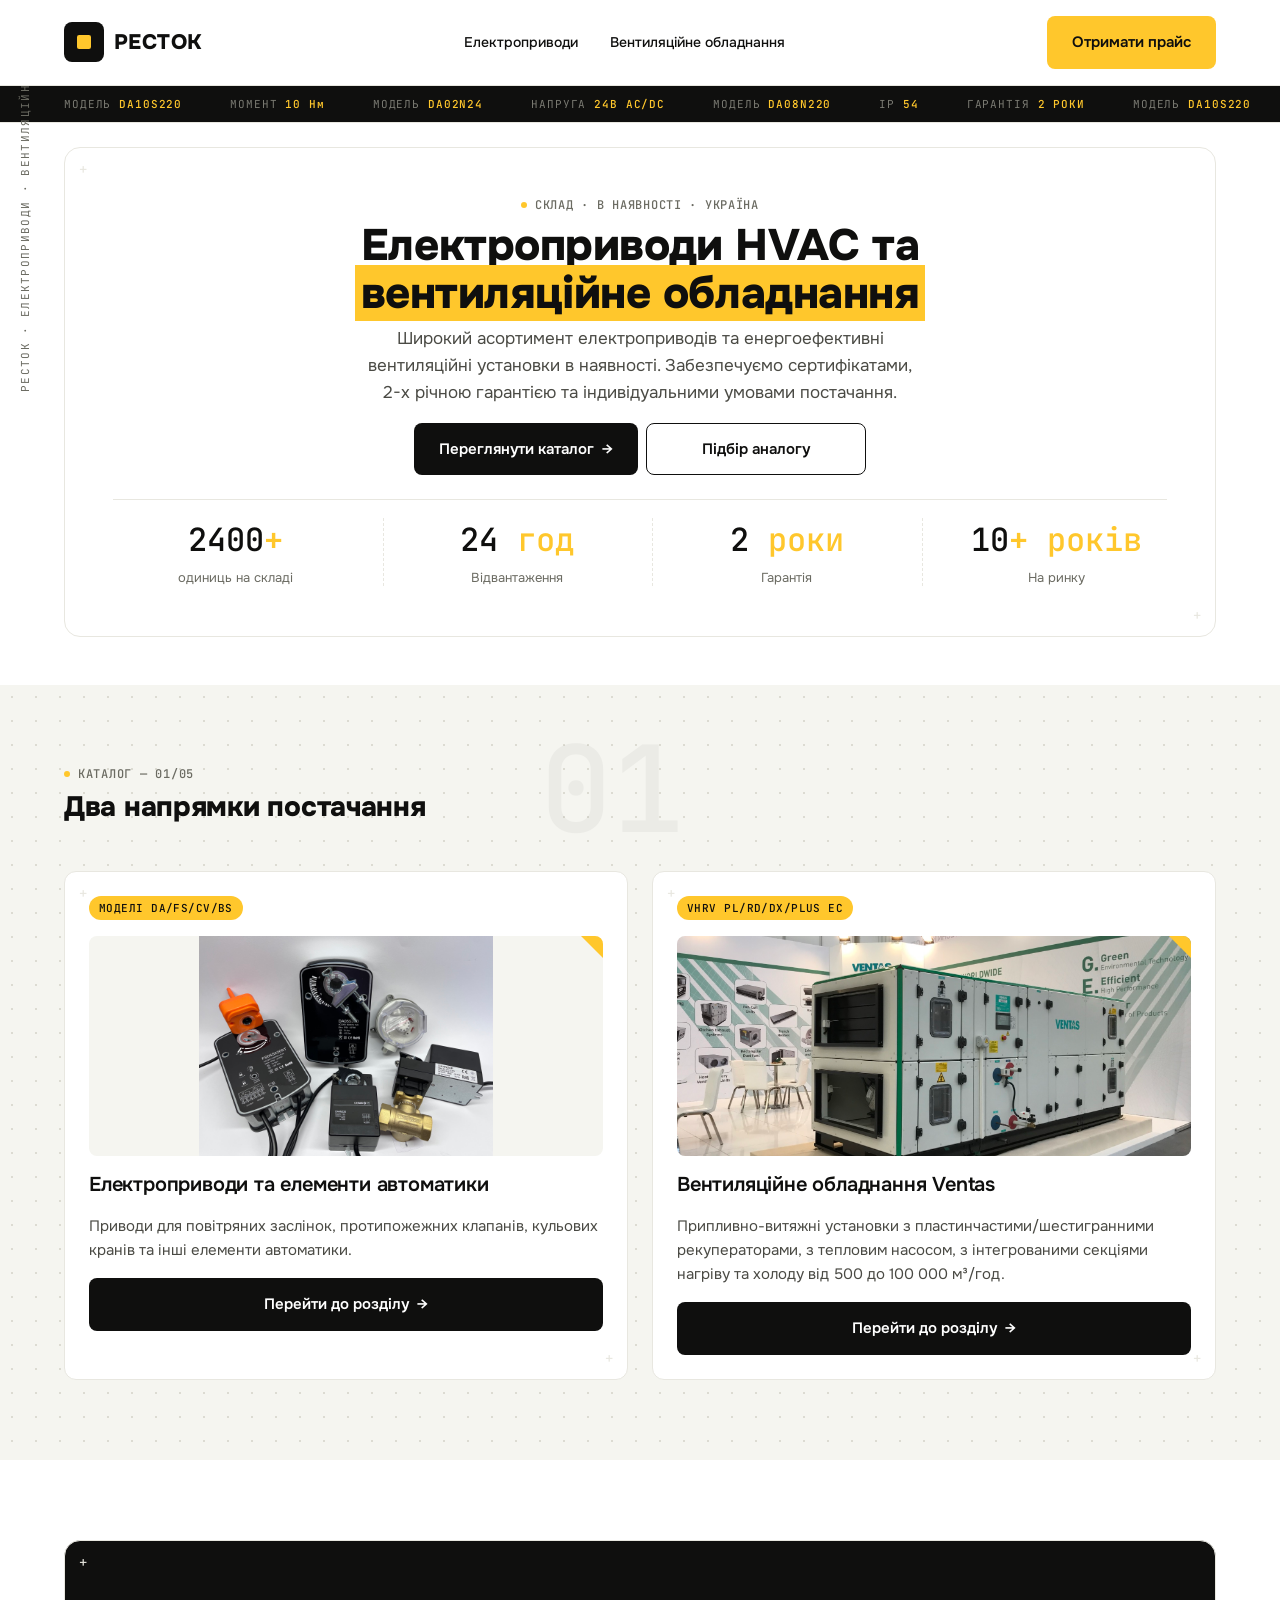
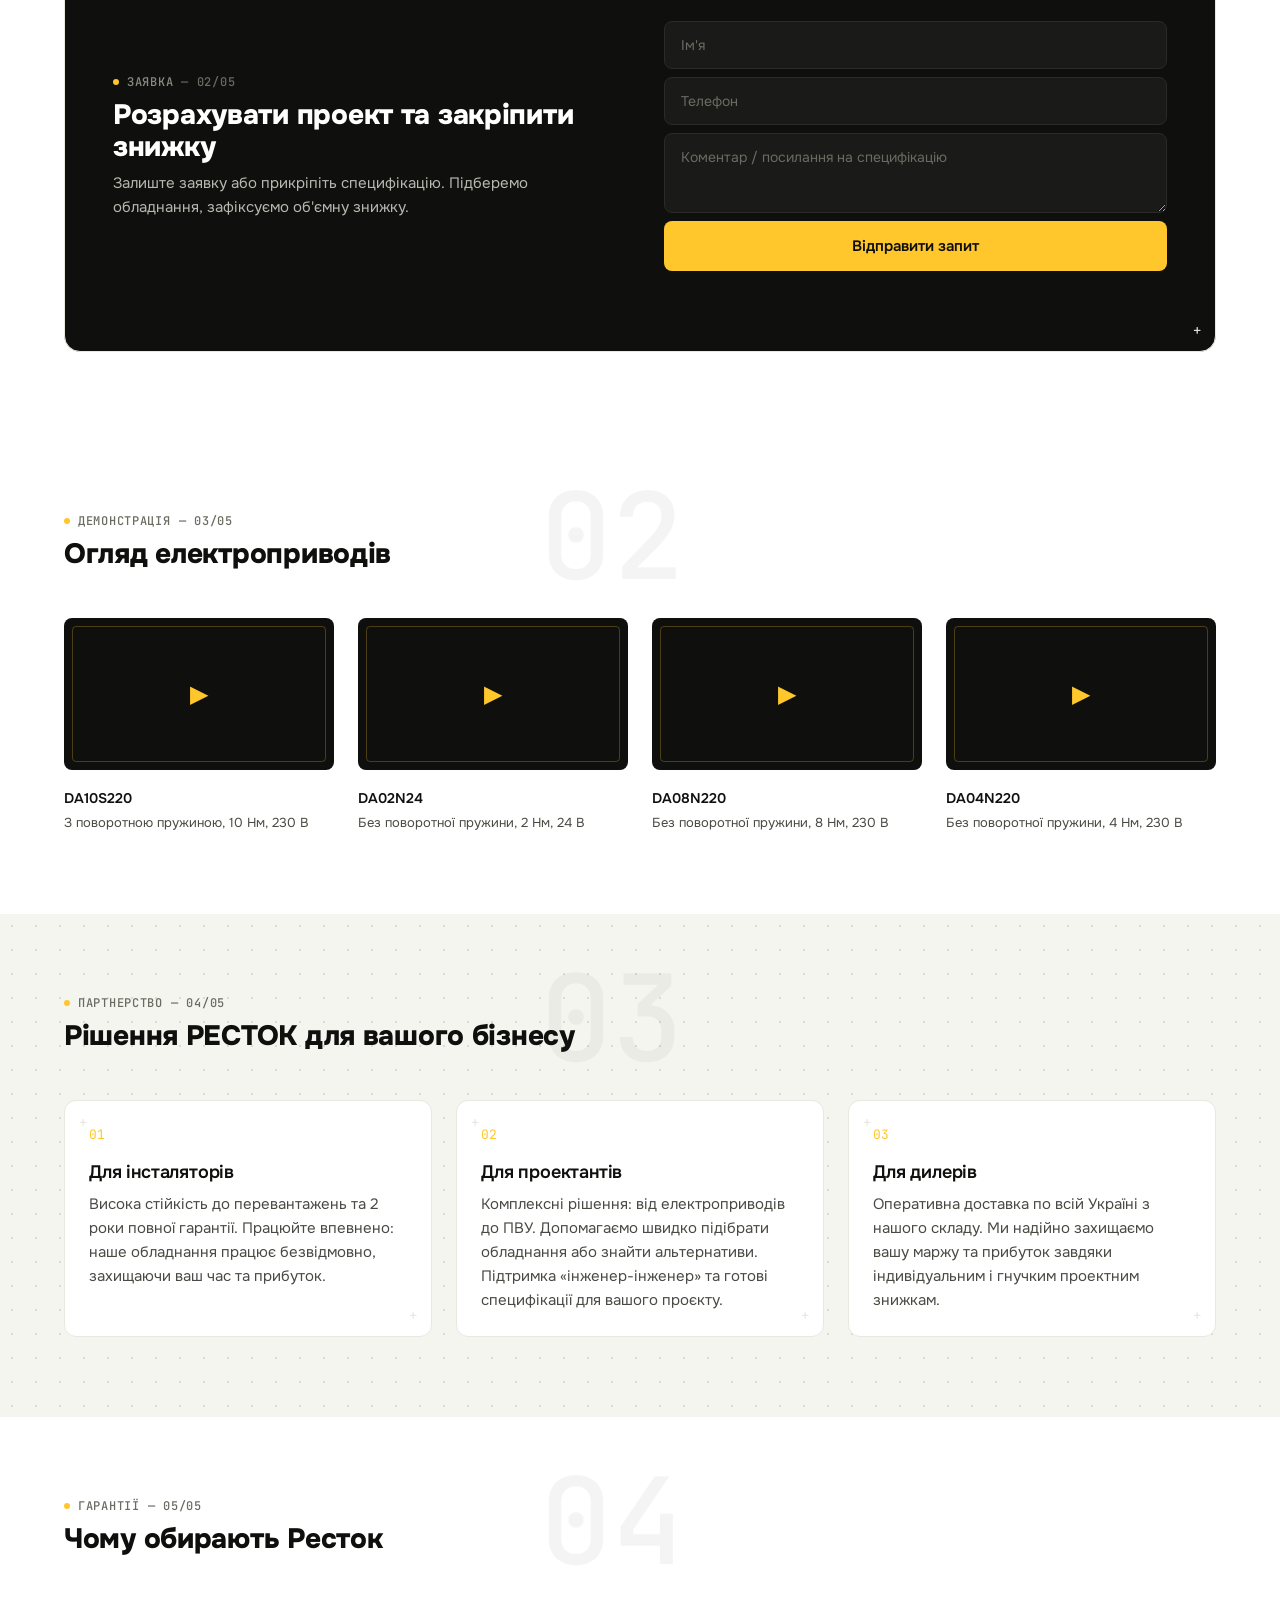
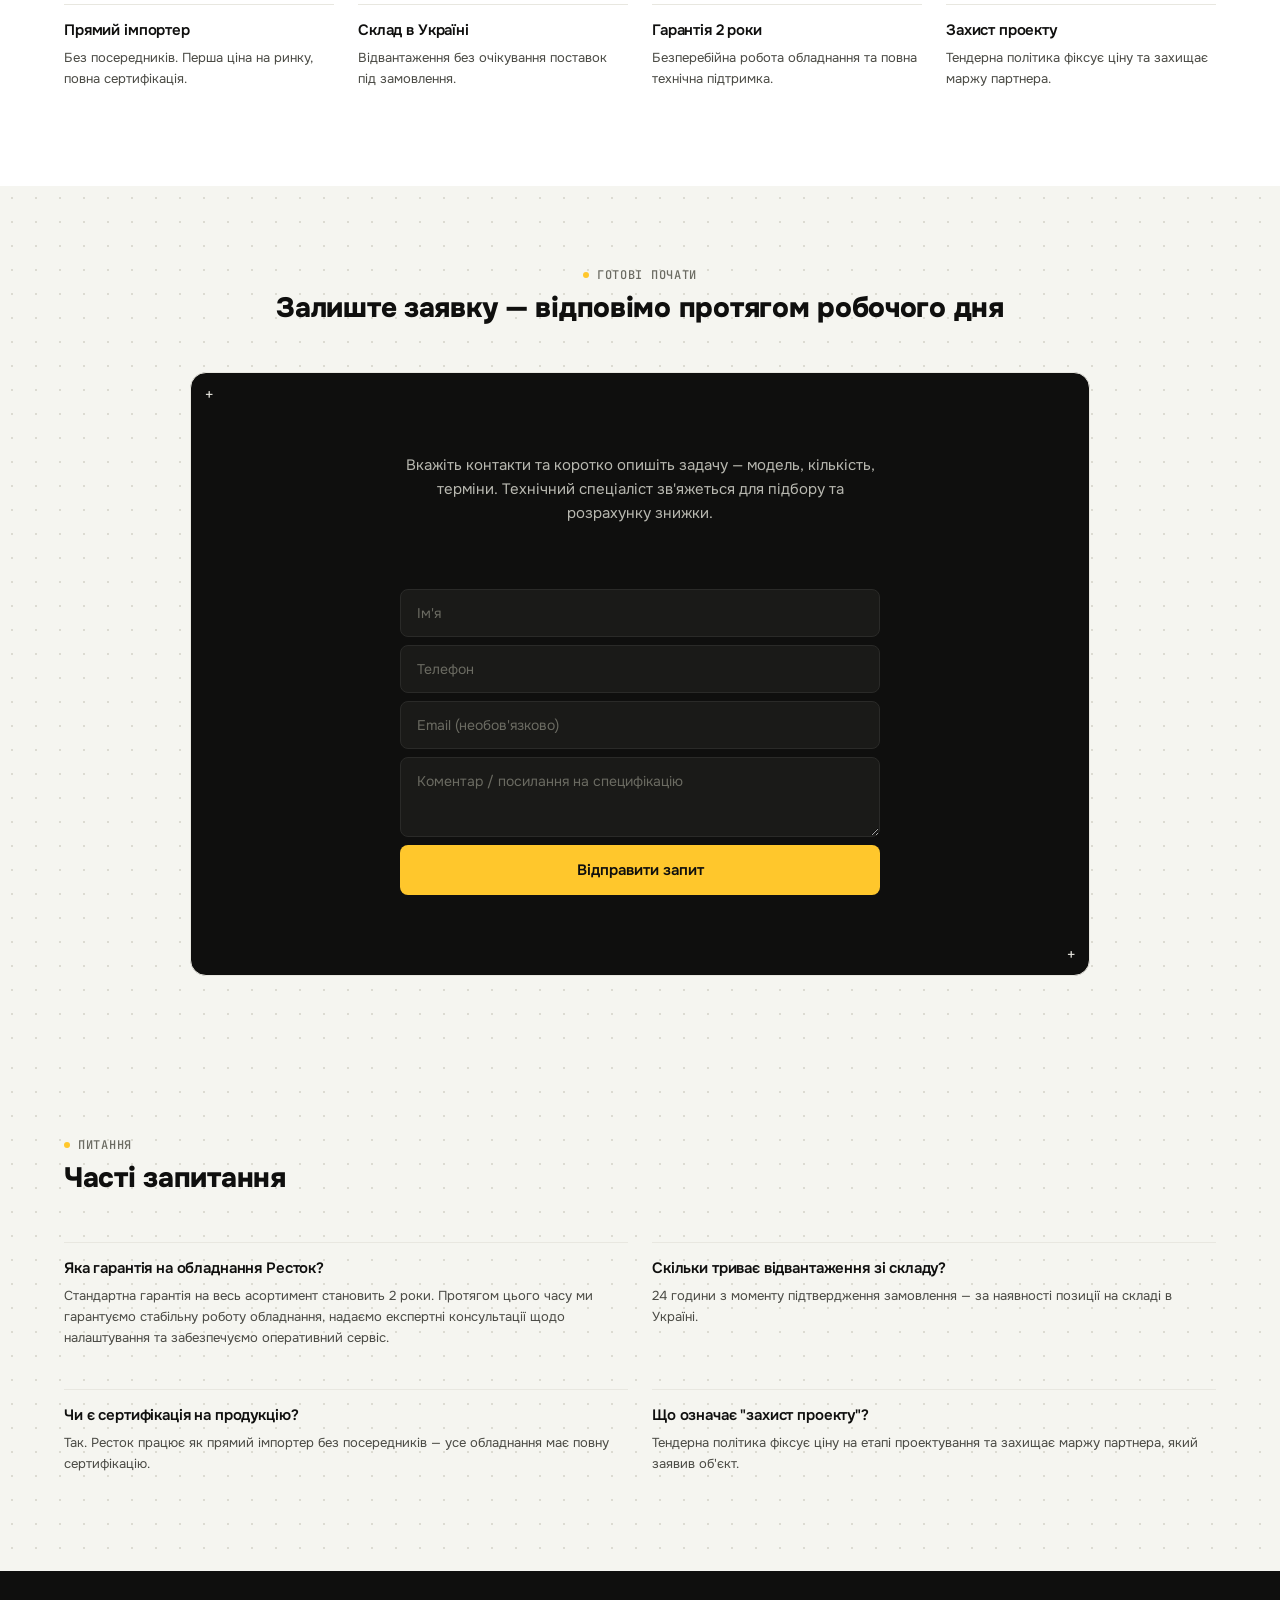
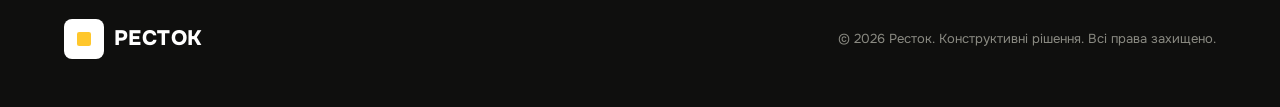
==== index.html @ 1cb09bb6 "Правки за ТЗ: перейменування SP→DA, VENTASTAR→VENTAS, нові фото товарів - Хедер: більший логотип, кл" ====
<!DOCTYPE html>
<html lang="uk">
<head>
<meta charset="UTF-8">
<meta name="viewport" content="width=device-width, initial-scale=1.0">
<title>Ресток — постачальник електроприводів HVAC та вентиляційного обладнання</title>
<meta name="description" content="Прямий постачальник електроприводів HVAC та вентиляційного обладнання VENTAS в Україні. Складська наявність, сертифікація, гарантія 2 роки.">
<link rel="canonical" href="https://restok.ua/">

<!-- Open Graph -->
<meta property="og:type" content="website">
<meta property="og:site_name" content="Ресток">
<meta property="og:title" content="Ресток — електроприводи HVAC та вентиляційне обладнання">
<meta property="og:description" content="Прямий постачальник електроприводів HVAC та вентиляційного обладнання VENTAS в Україні. Складська наявність, сертифікація, гарантія 2 роки.">
<meta property="og:url" content="https://restok.ua/">
<meta property="og:locale" content="uk_UA">
<meta property="og:image" content="https://restok.ua/og-image.jpg">

<!-- Twitter Card -->
<meta name="twitter:card" content="summary_large_image">
<meta name="twitter:title" content="Ресток — електроприводи HVAC та вентиляційне обладнання">
<meta name="twitter:description" content="Прямий постачальник електроприводів HVAC та вентиляційного обладнання VENTAS в Україні.">
<meta name="twitter:image" content="https://restok.ua/og-image.jpg">

<link rel="preconnect" href="https://fonts.googleapis.com">
<link rel="preconnect" href="https://fonts.gstatic.com" crossorigin>
<link href="https://fonts.googleapis.com/css2?family=Onest:wght@400;500;600;800&family=JetBrains+Mono:wght@500&display=swap" rel="stylesheet">
<link rel="stylesheet" href="style.css">

<!-- JSON-LD: Organization -->
<script type="application/ld+json">
{
  "@context": "https://schema.org",
  "@type": "Organization",
  "name": "Ресток",
  "url": "https://restok.ua",
  "description": "Прямий постачальник електроприводів HVAC та вентиляційного обладнання в Україні.",
  "areaServed": "UA",
  "slogan": "Конструктивні рішення"
}
</script>

<!-- JSON-LD: LocalBusiness — ЗАПОВНИТИ РЕАЛЬНИМИ NAP-ДАНИМИ перед публікацією -->
<script type="application/ld+json">
{
  "@context": "https://schema.org",
  "@type": "LocalBusiness",
  "name": "Ресток",
  "url": "https://restok.ua",
  "telephone": "TODO: телефон",
  "email": "TODO: email",
  "address": {
    "@type": "PostalAddress",
    "addressCountry": "UA",
    "addressLocality": "TODO: місто"
  }
}
</script>

<!-- JSON-LD: BreadcrumbList -->
<script type="application/ld+json">
{
  "@context": "https://schema.org",
  "@type": "BreadcrumbList",
  "itemListElement": [
    { "@type": "ListItem", "position": 1, "name": "Головна", "item": "https://restok.ua/" }
  ]
}
</script>

<!-- JSON-LD: FAQPage — відповідає видимому блоку #faq -->
<script type="application/ld+json">
{
  "@context": "https://schema.org",
  "@type": "FAQPage",
  "mainEntity": [
    {
      "@type": "Question",
      "name": "Яка гарантія на обладнання Ресток?",
      "acceptedAnswer": { "@type": "Answer", "text": "Стандартна гарантія на весь асортимент становить 2 роки. Протягом цього часу ми гарантуємо стабільну роботу обладнання, надаємо експертні консультації щодо налаштування та забезпечуємо оперативний сервіс." }
    },
    {
      "@type": "Question",
      "name": "Скільки триває відвантаження зі складу?",
      "acceptedAnswer": { "@type": "Answer", "text": "24 години з моменту підтвердження замовлення — за наявності позиції на складі в Україні." }
    },
    {
      "@type": "Question",
      "name": "Чи є сертифікація на продукцію?",
      "acceptedAnswer": { "@type": "Answer", "text": "Так. Ресток працює як прямий імпортер без посередників — усе обладнання має повну сертифікацію." }
    },
    {
      "@type": "Question",
      "name": "Що означає захист проекту?",
      "acceptedAnswer": { "@type": "Answer", "text": "Тендерна політика фіксує ціну на етапі проектування та захищає маржу партнера, який заявив об'єкт." }
    }
  ]
}
</script>
</head>
<body>


<header class="bg-white divider-bottom">
  <div class="container header-inner">
    <div class="logo">
      <div class="logo-mark"><span></span></div>
      <div class="logo-word">РЕСТОК</div>
    </div>
    <nav>
      <ul>
        <li><a href="actuators.html">Електроприводи</a></li>
        <li><a href="pvu.html">Вентиляційне обладнання</a></li>
      </ul>
    </nav>
    <div class="header-cta">
      <a href="#contact" class="btn btn-primary">Отримати прайс</a>
    </div>
  </div>
</header>

<div class="spec-strip">
  <div class="container">
    <span>МОДЕЛЬ <b>DA10S220</b></span>
    <span>МОМЕНТ <b>10 Нм</b></span>
    <span>МОДЕЛЬ <b>DA02N24</b></span>
    <span>НАПРУГА <b>24В AC/DC</b></span>
    <span>МОДЕЛЬ <b>DA08N220</b></span>
    <span>IP <b>54</b></span>
    <span>ГАРАНТІЯ <b>2 РОКИ</b></span>
    <span aria-hidden="true">МОДЕЛЬ <b>DA10S220</b></span>
    <span aria-hidden="true">МОМЕНТ <b>10 Нм</b></span>
    <span aria-hidden="true">МОДЕЛЬ <b>DA02N24</b></span>
    <span aria-hidden="true">НАПРУГА <b>24В AC/DC</b></span>
    <span aria-hidden="true">МОДЕЛЬ <b>DA08N220</b></span>
    <span aria-hidden="true">IP <b>54</b></span>
    <span aria-hidden="true">ГАРАНТІЯ <b>2 РОКИ</b></span>
  </div>
</div>

<section class="hero bg-white">
  <div class="container">
    <div class="hero-card corner-marks">
      <span class="side-tag">Ресток · Електроприводи · Вентиляційне обладнання</span>
      <div class="eyebrow"><span class="dot"></span>Склад · в наявності · Україна</div>
      <div class="hero-content">
        <h1>Електроприводи HVAC та <span class="marker">вентиляційне обладнання</span></h1>
        <p class="lead">Широкий асортимент електроприводів та енергоефективні вентиляційні установки в наявності. Забезпечуємо сертифікатами, 2-х річною гарантією та індивідуальними умовами постачання.</p>
        <div class="hero-actions">
          <a href="#categories" class="btn btn-dark">Переглянути каталог <span class="arrow">→</span></a>
          <a href="#contact" class="btn btn-outline">Підбір аналогу</a>
        </div>
      </div>
      <div class="stats">
        <div>
          <div class="stat-num">2400<span class="accent">+</span></div>
          <div class="stat-label">одиниць на складі</div>
        </div>
        <div>
          <div class="stat-num">24<span class="accent"> год</span></div>
          <div class="stat-label">Відвантаження</div>
        </div>
        <div>
          <div class="stat-num">2<span class="accent"> роки</span></div>
          <div class="stat-label">Гарантія</div>
        </div>
        <div>
          <div class="stat-num">10<span class="accent">+ років</span></div>
          <div class="stat-label">На ринку</div>
        </div>
      </div>
    </div>
  </div>
</section>

<section id="categories" class="categories bg-gray">
  <div class="container">
    <div class="section-head reveal">
      <span class="ghost-num">01</span>
      <div class="eyebrow"><span class="dot"></span>Каталог <span class="section-counter">— 01/05</span></div>
      <h2>Два напрямки постачання</h2>
    </div>
    <div class="cat-grid reveal-group">
      <div class="cat-card corner-marks">
        <div class="cat-tag">Моделі DA/FS/CV/BS</div>
        <div class="cat-media cat-media--contain"><img src="images/actuators-general-1.jpg" alt="Електроприводи HVAC — загальний вигляд асортименту" loading="lazy"></div>
        <h3>Електроприводи та елементи автоматики</h3>
        <p>Приводи для повітряних заслінок, протипожежних клапанів, кульових кранів та інші елементи автоматики.</p>
        <a href="actuators.html" class="btn btn-dark btn-block">Перейти до розділу <span class="arrow">→</span></a>
      </div>
      <div class="cat-card corner-marks">
        <div class="cat-tag">VHRV PL/RD/DX/PLUS EC</div>
        <div class="cat-media"><img src="images/ventas-exhibition-unit.jpg" alt="VENTAS — припливно-витяжна установка на виставковому стенді" loading="lazy"></div>
        <h3>Вентиляційне обладнання Ventas</h3>
        <p>Припливно-витяжні установки з пластинчастими/шестигранними рекуператорами, з тепловим насосом, з інтегрованими секціями нагріву та холоду від 500 до 100 000 м³/год.</p>
        <a href="pvu.html" class="btn btn-dark btn-block">Перейти до розділу <span class="arrow">→</span></a>
      </div>
    </div>
  </div>
</section>

<section id="contact" class="lead bg-white">
  <div class="container">
    <div class="lead-card corner-marks reveal">
      <div>
        <div class="eyebrow" style="color:#8A8A82;"><span class="dot"></span>Заявка <span class="section-counter" style="color:#6B6B62;">— 02/05</span></div>
        <h2 style="margin-top:var(--sm);">Розрахувати проект та закріпити знижку</h2>
        <p style="margin-top:var(--sm);">Залиште заявку або прикріпіть специфікацію. Підберемо обладнання, зафіксуємо об'ємну знижку.</p>
      </div>
      <form class="lead-form" id="lead-form-1">
        <input type="text" placeholder="Ім'я" name="name" aria-label="Ім'я">
        <input type="tel" placeholder="Телефон" name="phone" aria-label="Телефон">
        <textarea placeholder="Коментар / посилання на специфікацію" name="comment" aria-label="Коментар"></textarea>
        <!-- Honeypot: приховане поле для людей, боти зазвичай заповнюють усе підряд -->
        <input type="text" name="company_website" class="hp-field" tabindex="-1" autocomplete="off" aria-hidden="true">
        <button type="button" class="btn btn-primary btn-block">Відправити запит</button>
      </form>
    </div>
  </div>
</section>

<section class="videos bg-white">
  <div class="container">
    <div class="section-head reveal">
      <span class="ghost-num">02</span>
      <div class="eyebrow"><span class="dot"></span>Демонстрація <span class="section-counter">— 03/05</span></div>
      <h2>Огляд електроприводів</h2>
    </div>
    <!--
      Коли підключимо реальні відео (Крок 04): кожен .frame стане
      <iframe src="..." loading="lazy" title="Назва моделі" ...></iframe>
      loading="lazy" обов'язково — це і є вимога "Lazy Loading" з performance-пілона.
    -->
    <div class="video-grid reveal-group">
      <div class="video-item">
        <div class="frame"><span>▶</span></div>
        <h4>DA10S220</h4>
        <p>З поворотною пружиною, 10 Нм, 230 В</p>
      </div>
      <div class="video-item">
        <div class="frame"><span>▶</span></div>
        <h4>DA02N24</h4>
        <p>Без поворотної пружини, 2 Нм, 24 В</p>
      </div>
      <div class="video-item">
        <div class="frame"><span>▶</span></div>
        <h4>DA08N220</h4>
        <p>Без поворотної пружини, 8 Нм, 230 В</p>
      </div>
      <div class="video-item">
        <div class="frame"><span>▶</span></div>
        <h4>DA04N220</h4>
        <p>Без поворотної пружини, 4 Нм, 230 В</p>
      </div>
    </div>
  </div>
</section>

<section class="audience bg-gray">
  <div class="container">
    <div class="section-head reveal">
      <span class="ghost-num">03</span>
      <div class="eyebrow"><span class="dot"></span>Партнерство <span class="section-counter">— 04/05</span></div>
      <h2>Рішення РЕСТОК для вашого бізнесу</h2>
    </div>
    <div class="aud-grid reveal-group">
      <div class="aud-card corner-marks">
        <div class="aud-num">01</div>
        <h3>Для інсталяторів</h3>
        <p>Висока стійкість до перевантажень та 2 роки повної гарантії. Працюйте впевнено: наше обладнання працює безвідмовно, захищаючи ваш час та прибуток.</p>
      </div>
      <div class="aud-card corner-marks">
        <div class="aud-num">02</div>
        <h3>Для проектантів</h3>
        <p>Комплексні рішення: від електроприводів до ПВУ. Допомагаємо швидко підібрати обладнання або знайти альтернативи. Підтримка «інженер-інженер» та готові специфікації для вашого проєкту.</p>
      </div>
      <div class="aud-card corner-marks">
        <div class="aud-num">03</div>
        <h3>Для дилерів</h3>
        <p>Оперативна доставка по всій Україні з нашого складу. Ми надійно захищаємо вашу маржу та прибуток завдяки індивідуальним і гнучким проектним знижкам.</p>
      </div>
    </div>
  </div>
</section>

<section class="why bg-white">
  <div class="container">
    <div class="section-head reveal">
      <span class="ghost-num">04</span>
      <div class="eyebrow"><span class="dot"></span>Гарантії <span class="section-counter">— 05/05</span></div>
      <h2>Чому обирають Ресток</h2>
    </div>
    <div class="why-grid reveal-group">
      <div class="why-card">
        <h3>Прямий імпортер</h3>
        <p>Без посередників. Перша ціна на ринку, повна сертифікація.</p>
      </div>
      <div class="why-card">
        <h3>Склад в Україні</h3>
        <p>Відвантаження без очікування поставок під замовлення.</p>
      </div>
      <div class="why-card">
        <h3>Гарантія 2 роки</h3>
        <p>Безперебійна робота обладнання та повна технічна підтримка.</p>
      </div>
      <div class="why-card">
        <h3>Захист проекту</h3>
        <p>Тендерна політика фіксує ціну та захищає маржу партнера.</p>
      </div>
    </div>
  </div>
</section>

<section id="contact-bottom" class="lead bg-gray">
  <div class="container">
    <div class="section-head reveal" style="max-width:100%; text-align:center; margin:0 auto var(--xl);">
      <div class="eyebrow" style="justify-content:center;"><span class="dot"></span>Готові почати</div>
      <h2>Залиште заявку — відповімо протягом робочого дня</h2>
    </div>
    <div class="lead-card corner-marks reveal" style="max-width:900px; margin:0 auto; grid-template-columns:1fr;">
      <div style="text-align:center; margin-bottom:var(--md);">
        <p style="color:#B8B8B0; max-width:480px; margin:0 auto;">Вкажіть контакти та коротко опишіть задачу — модель, кількість, терміни. Технічний спеціаліст зв'яжеться для підбору та розрахунку знижки.</p>
      </div>
      <form class="lead-form" id="lead-form-2" style="max-width:480px; margin:0 auto; width:100%;">
        <input type="text" placeholder="Ім'я" name="name" aria-label="Ім'я">
        <input type="tel" placeholder="Телефон" name="phone" aria-label="Телефон">
        <input type="email" placeholder="Email (необов'язково)" name="email" aria-label="Email">
        <textarea placeholder="Коментар / посилання на специфікацію" name="comment" aria-label="Коментар"></textarea>
        <input type="text" name="company_website" class="hp-field" tabindex="-1" autocomplete="off" aria-hidden="true">
        <button type="button" class="btn btn-primary btn-block">Відправити запит</button>
      </form>
    </div>
  </div>
</section>

<section class="why bg-gray" id="faq">
  <div class="container">
    <div class="section-head reveal">
      <div class="eyebrow"><span class="dot"></span>Питання</div>
      <h2>Часті запитання</h2>
    </div>
    <div class="why-grid" style="grid-template-columns:1fr 1fr;">
      <div class="why-card">
        <h3>Яка гарантія на обладнання Ресток?</h3>
        <p>Стандартна гарантія на весь асортимент становить 2 роки. Протягом цього часу ми гарантуємо стабільну роботу обладнання, надаємо експертні консультації щодо налаштування та забезпечуємо оперативний сервіс.</p>
      </div>
      <div class="why-card">
        <h3>Скільки триває відвантаження зі складу?</h3>
        <p>24 години з моменту підтвердження замовлення — за наявності позиції на складі в Україні.</p>
      </div>
      <div class="why-card">
        <h3>Чи є сертифікація на продукцію?</h3>
        <p>Так. Ресток працює як прямий імпортер без посередників — усе обладнання має повну сертифікацію.</p>
      </div>
      <div class="why-card">
        <h3>Що означає "захист проекту"?</h3>
        <p>Тендерна політика фіксує ціну на етапі проектування та захищає маржу партнера, який заявив об'єкт.</p>
      </div>
    </div>
  </div>
</section>

<footer>
  <div class="container footer-inner">
    <div class="logo">
      <div class="logo-mark" style="background:var(--white);"><span style="background:var(--yellow);"></span></div>
      <div class="logo-word" style="color:var(--white);">РЕСТОК</div>
    </div>
    <p>© 2026 Ресток. Конструктивні рішення. Всі права захищено.</p>
  </div>
</footer>

<script src="script.js"></script>
</body>
</html>
---- style.css ----
:root{
    --black:#0F0F0E;
    --yellow:#FFC72C;
    --white:#FFFFFF;
    --section-gray:#F5F5F0;
    --text-secondary:#4A4A44;
    --text-muted:#6B6B62;
    --divider:#E8E7E0;
    --danger:#E14B3D;

    --radius-sm:6px;
    --radius-md:8px;
    --radius-card:12px;
    --radius-banner:16px;

    --xs:4px; --sm:8px; --md:16px; --lg:24px; --xl:48px; --xxl:80px;
  }

  *{box-sizing:border-box;}
  html{scroll-behavior:smooth;}
  body{
    margin:0;
    background:var(--white);
    color:var(--black);
    font-family:'Onest', Arial, sans-serif;
    font-weight:400;
    line-height:1.5;
  }
  .mono{font-family:'JetBrains Mono', monospace; font-weight:500;}

  .container{
    max-width:1200px;
    margin:0 auto;
    padding:0 var(--lg);
  }

  section, header, footer{ position:relative; }

  .bg-white{background:var(--white);}
  .bg-gray{background:var(--section-gray);}

  .divider-top{border-top:0.5px solid var(--divider);}
  .divider-bottom{border-bottom:0.5px solid var(--divider);}

  h1,h2,h3{margin:0; font-weight:800; letter-spacing:-0.01em;}
  h1{font-size:44px; line-height:1.08;}
  h2{font-size:28px; line-height:1.15; font-weight:800;}
  h3{font-size:18px; line-height:1.3; font-weight:600;}
  p{margin:0; color:var(--text-secondary); font-size:15px; line-height:1.6;}

  a{color:inherit; text-decoration:none;}

  .eyebrow{
    display:flex; align-items:center; gap:8px;
    font-family:'JetBrains Mono', monospace;
    font-size:12px; font-weight:500;
    letter-spacing:0.06em; text-transform:uppercase;
    color:var(--text-muted);
  }
  .eyebrow .dot{width:6px; height:6px; border-radius:50%; background:var(--yellow); display:inline-block;}

  .marker{
    background:var(--yellow);
    padding:0 6px;
    box-decoration-break:clone;
    -webkit-box-decoration-break:clone;
  }

  /* Buttons */
  .btn{
    display:inline-flex; align-items:center; justify-content:center; gap:8px;
    font-family:'Onest', sans-serif; font-weight:600; font-size:15px;
    padding:14px 24px;
    border-radius:var(--radius-md);
    border:1px solid transparent;
    cursor:pointer;
    white-space:nowrap;
    transition:transform 0.15s var(--ease,ease), background-color 0.15s ease, border-color 0.15s ease, box-shadow 0.15s ease;
  }
  .btn:hover{transform:translateY(-2px);}
  .btn:active{transform:translateY(0); transition-duration:0.05s;}
  .btn-primary{background:var(--yellow); color:var(--black);}
  .btn-primary:hover{background:#FFD65C;}
  .btn-dark{background:var(--black); color:var(--white);}
  .btn-dark:hover{background:#26261F;}
  .btn-outline{background:var(--white); color:var(--black); border-color:var(--black);}
  .btn-outline:hover{background:var(--black); color:var(--white);}
  .btn-block{width:100%;}
  .btn span.arrow{display:inline-block; transition:transform 0.15s ease;}
  .btn:hover span.arrow{transform:translateX(3px);}

  /* Header */
  header{
    background:var(--white);
    padding:var(--md) 0;
    position:sticky;
    top:0;
    z-index:100;
  }
  .header-inner{
    display:flex; align-items:center; justify-content:space-between; gap:var(--lg);
  }
  .logo{display:flex; align-items:center; gap:10px;}
  .logo-mark{
    width:40px; height:40px;
    background:var(--black);
    border-radius:20%;
    display:flex; align-items:center; justify-content:center;
    transition:transform 0.25s ease;
  }
  .logo:hover .logo-mark{transform:rotate(-8deg) scale(1.05);}
  .logo-mark span{
    width:35%; height:35%;
    background:var(--yellow);
    border-radius:15%;
    display:block;
    transition:transform 0.25s ease;
  }
  .logo:hover .logo-mark span{transform:scale(1.15);}
  .logo-word{font-weight:800; font-size:21px; letter-spacing:0.02em;}
  nav ul{list-style:none; display:flex; gap:4px; margin:0; padding:0;}
  nav a{
    font-size:14px; font-weight:500; color:var(--black);
    padding:8px 14px;
    border-radius:20px;
    display:inline-block;
    transition:background-color 0.2s ease;
  }
  nav a:hover{background:var(--section-gray);}
  .header-cta{display:flex; align-items:center;}

  /* Hero */
  .hero{padding:var(--lg) 0 var(--xl);}
  .hero-card{
    border:0.5px solid var(--divider);
    border-radius:var(--radius-banner);
    padding:var(--xl) var(--xl);
    background:var(--white);
    text-align:center;
  }
  .hero-card .eyebrow{justify-content:center;}
  .hero-content{max-width:700px; margin:0 auto;}
  .hero h1{margin:var(--sm) 0 var(--sm);}
  .hero p.lead{font-size:17px; max-width:560px; margin:0 auto var(--md);}
  .hero-actions{display:flex; gap:var(--sm); margin-bottom:var(--lg); flex-wrap:wrap; justify-content:center;}
  .hero-actions .btn{min-width:220px;}

  .stats{
    display:grid; grid-template-columns:repeat(4, 1fr);
    gap:var(--lg);
    padding-top:var(--md);
    border-top:0.5px solid var(--divider);
    text-align:center;
  }
  .stat-num{font-family:'JetBrains Mono', monospace; font-weight:500; font-size:32px; color:var(--black);}
  .stat-num .accent{color:var(--yellow);}
  .stat-label{font-size:13px; color:var(--text-muted); margin-top:4px;}

  /* Category blocks */
  .categories{padding:var(--xxl) 0;}
  .section-head{margin-bottom:var(--xl); max-width:620px;}
  .section-head .eyebrow{margin-bottom:var(--sm);}
  .cat-grid{display:grid; grid-template-columns:1fr 1fr; gap:var(--lg);}
  .cat-card{
    border:0.5px solid var(--divider);
    border-radius:var(--radius-card);
    padding:var(--lg);
    background:var(--white);
    display:flex; flex-direction:column; gap:var(--md);
    transition:transform 0.2s ease, border-color 0.2s ease;
  }
  .cat-card:hover{transform:translateY(-4px); border-color:var(--black);}
  .cat-media{
    height:220px; border-radius:var(--radius-md);
    background:var(--section-gray);
    display:flex; align-items:center; justify-content:center;
    color:var(--text-muted); font-size:13px;
    overflow:hidden;
  }
  .cat-media img, .product-media img{
    width:100%; height:100%; object-fit:cover; display:block;
  }
  .cat-media--contain img{ object-fit:contain; }
  .spec-badges{display:flex; flex-wrap:wrap; gap:6px;}
  .spec-badge{
    font-family:'JetBrains Mono', monospace; font-size:11px; font-weight:500;
    color:var(--text-secondary); background:var(--section-gray);
    padding:4px 10px; border-radius:20px; white-space:nowrap;
  }
  .cat-card h3{font-size:20px;}
  .cat-tag{
    align-self:flex-start;
    font-family:'JetBrains Mono', monospace; font-size:11px; font-weight:500;
    color:var(--black); background:var(--yellow);
    padding:4px 10px; border-radius:20px; letter-spacing:0.04em; text-transform:uppercase;
  }

  /* Lead form */
  section.lead{padding:var(--xxl) 0;}
  .lead-card{
    border:0.5px solid var(--divider); border-radius:var(--radius-banner);
    background:var(--black); color:var(--white);
    padding:var(--xxl) var(--xl);
    display:grid; grid-template-columns:1fr 1fr; gap:var(--xl); align-items:center;
  }
  .lead-card h2{color:var(--white);}
  .lead-card p{color:#B8B8B0;}
  .lead-form{display:flex; flex-direction:column; gap:var(--sm);}
  .lead-form input, .lead-form textarea{
    width:100%; padding:14px 16px;
    border-radius:var(--radius-md);
    border:1px solid #2A2A28;
    background:#1A1A18; color:var(--white);
    font-family:'Onest', sans-serif; font-size:14px;
  }
  .lead-form textarea{resize:vertical; min-height:80px;}
  .lead-form ::placeholder{color:#6B6B62;}
  .lead-form button[disabled]{opacity:0.6; cursor:not-allowed;}
  .form-message{font-family:'JetBrains Mono', monospace; font-size:13px;}
  .form-message:empty{display:none;}
  .form-message.success{color:#4ADE80;}
  .form-message.error{color:var(--danger);}

  /* Video block */
  .videos{padding:var(--xxl) 0;}
  .video-grid{display:grid; grid-template-columns:repeat(4, 1fr); gap:var(--lg);}
  .video-item .frame{
    aspect-ratio:16/9; border-radius:var(--radius-md);
    background:var(--black);
    display:flex; align-items:center; justify-content:center;
    color:var(--yellow); font-size:24px; margin-bottom:var(--sm);
    cursor:pointer;
    transition:transform 0.2s ease;
  }
  .video-item:hover .frame{transform:scale(1.03);}
  .video-item .frame span{display:inline-block; transition:transform 0.2s ease;}
  .video-item:hover .frame span{transform:scale(1.2);}
  .video-item h4{font-size:14px; font-weight:600; margin-bottom:4px;}
  .video-item p{font-size:13px;}

  /* Audience blocks */
  .audience{padding:var(--xxl) 0;}
  .aud-grid{display:grid; grid-template-columns:repeat(3, 1fr); gap:var(--lg);}
  .aud-card{
    background:var(--white); border:0.5px solid var(--divider); border-radius:var(--radius-card);
    padding:var(--lg);
    transition:transform 0.2s ease, border-color 0.2s ease;
  }
  .aud-card:hover{transform:translateY(-4px); border-color:var(--black);}
  .aud-num{font-family:'JetBrains Mono', monospace; color:var(--yellow); font-size:13px; margin-bottom:var(--md); transition:transform 0.2s ease;}
  .aud-card:hover .aud-num{transform:scale(1.15); display:inline-block;}
  .aud-card h3{margin-bottom:var(--sm);}

  /* Why us */
  .why{padding:var(--xxl) 0;}
  .why-grid{display:grid; grid-template-columns:repeat(4, 1fr); gap:var(--lg);}
  .why-card{padding:var(--md) 0; border-top:1.5px solid var(--divider); transition:border-color 0.2s ease, transform 0.2s ease;}
  .why-card:hover{border-color:var(--yellow); transform:translateX(4px);}
  .why-card h3{font-size:15px; margin-bottom:var(--sm);}
  .why-card p{font-size:13px;}

  footer{padding:var(--xl) 0; background:var(--black); color:#B8B8B0;}
  .footer-inner{display:flex; justify-content:space-between; align-items:center; flex-wrap:wrap; gap:var(--md);}
  .footer-inner p{color:#8A8A82; font-size:13px;}

  @media (max-width: 1023px){
    .cat-grid, .video-grid, .why-grid{grid-template-columns:repeat(2,1fr);}
    .aud-grid{grid-template-columns:1fr;}
    .lead-card{grid-template-columns:1fr;}
    .hero h1{font-size:34px;}
  }
  @media (max-width: 767px){
    .stats{grid-template-columns:repeat(2,1fr);}
    .cat-grid{grid-template-columns:1fr;}
    .video-grid{grid-template-columns:1fr;}
    .why-grid{grid-template-columns:1fr;}
    nav{display:none;}
    .hero-card{padding:var(--xl) var(--md);}
    .side-tag{display:none;}
    .ghost-num{display:none;}
  }

  /* ---------- Декоративний технічний шар ---------- */

  /* Кутові мітки-хрестики — як реперні точки на кресленні/оптичному приладі */
  .corner-marks{position:relative;}
  .corner-marks::before, .corner-marks::after,
  .corner-marks .cm{
    content:"+";
    position:absolute;
    font-family:'JetBrains Mono', monospace;
    font-size:14px; line-height:1;
    color:var(--divider);
    pointer-events:none;
    user-select:none;
  }
  .corner-marks::before{top:14px; left:14px; content:"+";}
  .corner-marks::after{bottom:14px; right:14px; content:"+";}
  .corner-marks .cm.tr{top:14px; right:14px;}
  .corner-marks .cm.bl{bottom:14px; left:14px;}

  /* Dot-grid текстура на сірих секціях — тонка, майже непомітна */
  .bg-gray{
    background-color:var(--section-gray);
    background-image:radial-gradient(circle, #DCDBD2 1px, transparent 1px);
    background-size:24px 24px;
  }

  /* Ghost-цифра розділу — велика напівпрозора цифра позаду заголовка */
  .section-head{position:relative; z-index:1;}
  .ghost-num{
    position:absolute;
    top:-36px; right:0;
    font-family:'JetBrains Mono', monospace;
    font-weight:500;
    font-size:120px;
    line-height:1;
    color:var(--black);
    opacity:0.04;
    z-index:-1;
    pointer-events:none;
  }
  .section-counter{
    font-family:'JetBrains Mono', monospace;
    font-size:12px; color:var(--text-muted);
  }

  /* Пунктирні розділювачі між показниками статистики */
  .stats > div{position:relative; padding-left:var(--lg);}
  .stats > div:first-child{padding-left:0;}
  .stats > div::before{
    content:"";
    position:absolute; left:0; top:2px; bottom:2px;
    border-left:1px dashed var(--divider);
  }
  .stats > div:first-child::before{display:none;}

  /* Вертикальна бічна мітка на hero-картці */
  .side-tag{
    position:absolute; top:50%; left:-40px;
    transform:translateY(-50%) rotate(-90deg);
    transform-origin:left center;
    font-family:'JetBrains Mono', monospace;
    font-size:11px; letter-spacing:0.12em;
    text-transform:uppercase;
    color:var(--text-muted);
    white-space:nowrap;
  }

  /* Технічна "лінійка"-смуга під хедером із номерами моделей */
  .spec-strip{
    overflow:hidden;
    border-bottom:0.5px solid var(--divider);
    background:var(--black);
  }
  .spec-strip .container{
    display:flex; gap:var(--xl);
    padding-top:10px; padding-bottom:10px;
  }
  .spec-strip span{
    font-family:'JetBrains Mono', monospace;
    font-size:11px; letter-spacing:0.08em;
    color:#7A7A72; white-space:nowrap;
  }
  .spec-strip span b{color:var(--yellow); font-weight:500;}

  /* Кутовий зріз (notch) на теговій плашці категорій — технічна деталь */
  .cat-media{position:relative;}
  .cat-media::after{
    content:"";
    position:absolute; top:0; right:0;
    width:0; height:0;
    border-style:solid;
    border-width:0 22px 22px 0;
    border-color:transparent var(--yellow) transparent transparent;
  }

  /* Scroll-reveal — плавна поява блоків при прокрутці */
  .reveal{
    opacity:0;
    transform:translateY(24px);
    transition:opacity 0.6s ease, transform 0.6s ease;
  }
  .reveal.is-visible{
    opacity:1;
    transform:translateY(0);
  }
  /* Каскадна поява карток всередині сітки — кожна дитина зі своєю затримкою */
  .reveal-group > *{
    opacity:0;
    transform:translateY(20px);
    transition:opacity 0.5s ease, transform 0.5s ease;
  }
  .reveal-group.is-visible > *{
    opacity:1;
    transform:translateY(0);
  }
  .reveal-group.is-visible > *:nth-child(1){transition-delay:0.05s;}
  .reveal-group.is-visible > *:nth-child(2){transition-delay:0.15s;}
  .reveal-group.is-visible > *:nth-child(3){transition-delay:0.25s;}
  .reveal-group.is-visible > *:nth-child(4){transition-delay:0.35s;}

  /* Вступна анімація hero при завантаженні сторінки */
  @keyframes heroIn{
    from{ opacity:0; transform:translateY(16px); }
    to{ opacity:1; transform:translateY(0); }
  }
  .hero-card .eyebrow{ animation:heroIn 0.6s ease both; animation-delay:0.05s; }
  .hero h1{ animation:heroIn 0.6s ease both; animation-delay:0.15s; }
  .hero p.lead{ animation:heroIn 0.6s ease both; animation-delay:0.25s; }
  .hero-actions{ animation:heroIn 0.6s ease both; animation-delay:0.35s; }
  .stats{ animation:heroIn 0.6s ease both; animation-delay:0.45s; }

  /* Заповнення "маркера" зліва направо після появи заголовка */
  @keyframes markerFill{
    from{ background-size:0% 100%; }
    to{ background-size:100% 100%; }
  }
  .marker{
    background-image:linear-gradient(var(--yellow), var(--yellow));
    background-repeat:no-repeat;
    background-position:left center;
    background-color:transparent;
    animation:markerFill 0.5s ease-out both;
    animation-delay:0.55s;
  }

  /* Header стискається та отримує рамку при скролі */
  header{ transition:padding 0.25s ease, box-shadow 0.25s ease; }
  header.is-scrolled{ padding:10px 0; box-shadow:0 1px 0 var(--divider), 0 4px 12px rgba(15,15,14,0.04); }
  header.is-scrolled .logo-mark{ width:28px; height:28px; }

  /* Безкінечна стрічка технічних характеристик */
  .spec-strip .container{
    display:flex; gap:var(--xl);
    padding-top:10px; padding-bottom:10px;
    width:max-content;
    animation:marquee 22s linear infinite;
  }
  .spec-strip{ overflow:hidden; }
  .spec-strip:hover .container{ animation-play-state:paused; }
  @keyframes marquee{
    from{ transform:translateX(0); }
    to{ transform:translateX(-50%); }
  }

  /* Цифри статистики "рахуються" вгору при появі */
  .stat-num{ font-variant-numeric:tabular-nums; }

  @media (prefers-reduced-motion: reduce){
    .reveal, .reveal-group > *, .btn, .cat-card, .aud-card, .why-card, .logo-mark, nav a,
    .hero-card .eyebrow, .hero h1, .hero p.lead, .hero-actions, .stats, .marker, .spec-strip .container{
      transition:none !important;
      animation:none !important;
    }
    .reveal, .reveal-group > *{opacity:1; transform:none;}
    .marker{background-size:100% 100% !important;}
  }

  /* Мітка-приціл на відео-фреймах */
  .frame{position:relative;}
  .frame::before{
    content:"";
    position:absolute; top:8px; left:8px; right:8px; bottom:8px;
    border:1px solid rgba(255,199,44,0.25);
    border-radius:4px;
    pointer-events:none;
  }

  /* ---------- Каталожні сторінки (actuators.html, pvu.html) ---------- */

  .breadcrumb{
    display:flex; align-items:center; gap:8px;
    font-family:'JetBrains Mono', monospace; font-size:12px;
    color:var(--text-muted);
    padding:var(--md) 0;
  }
  .breadcrumb a{color:var(--text-muted); transition:color 0.15s ease;}
  .breadcrumb a:hover{color:var(--black);}

  .page-hero{padding:var(--md) 0 var(--xs);}
  .page-hero-inner{max-width:760px;}
  .page-hero h1{font-size:32px; margin:var(--xs) 0 var(--sm);}
  .page-hero p.lead{font-size:15px; max-width:600px; margin:0;}

  .product-grid{
    display:grid; grid-template-columns:repeat(3, 1fr); gap:var(--lg);
    padding:var(--md) 0 var(--xxl);
  }
  .product-card{
    border:0.5px solid var(--divider); border-radius:var(--radius-card);
    background:var(--white);
    padding:var(--lg);
    display:flex; flex-direction:column; gap:var(--md);
    transition:transform 0.2s ease, border-color 0.2s ease;
  }
  .product-card:hover{transform:translateY(-4px); border-color:var(--black);}
  .product-media{
    height:180px; border-radius:var(--radius-md);
    background:var(--section-gray);
    display:flex; align-items:center; justify-content:center;
    color:var(--text-muted); font-size:13px;
    position:relative; overflow:hidden;
  }
  .product-media::after{
    content:"";
    position:absolute; top:0; right:0;
    width:0; height:0;
    border-style:solid; border-width:0 20px 20px 0;
    border-color:transparent var(--yellow) transparent transparent;
  }
  .product-tag{
    align-self:flex-start;
    font-family:'JetBrains Mono', monospace; font-size:11px; font-weight:500;
    color:var(--text-muted); background:var(--white); border:1px solid var(--divider);
    padding:3px 10px; border-radius:20px; letter-spacing:0.03em;
  }
  .product-card h3{font-size:17px;}
  .product-card p{font-size:14px;}
  .product-actions{display:flex; flex-direction:column; gap:8px; margin-top:auto;}
  .product-actions .btn{width:100%; padding:11px 16px; font-size:13px; box-sizing:border-box;}

  .page-cta{
    border:0.5px solid var(--divider); border-radius:var(--radius-banner);
    background:var(--black); color:var(--white);
    padding:var(--xl); text-align:center;
    margin-bottom:var(--xxl);
  }
  .page-cta h2{color:var(--white); margin-bottom:var(--sm);}
  .page-cta p{color:#B8B8B0; max-width:520px; margin:0 auto var(--lg);}
  .page-cta .btn-row{display:flex; gap:var(--sm); justify-content:center; flex-wrap:wrap;}

  @media (max-width: 1023px){
    .product-grid{grid-template-columns:repeat(2,1fr);}
  }
  @media (max-width: 767px){
    .product-grid{grid-template-columns:1fr;}
    .page-hero h1{font-size:28px;}
  }

  /* ---------- Anti-spam ---------- */
  .hp-field{
    position:absolute !important;
    left:-9999px !important;
    top:-9999px !important;
    width:1px !important;
    height:1px !important;
    opacity:0 !important;
    pointer-events:none !important;
  }
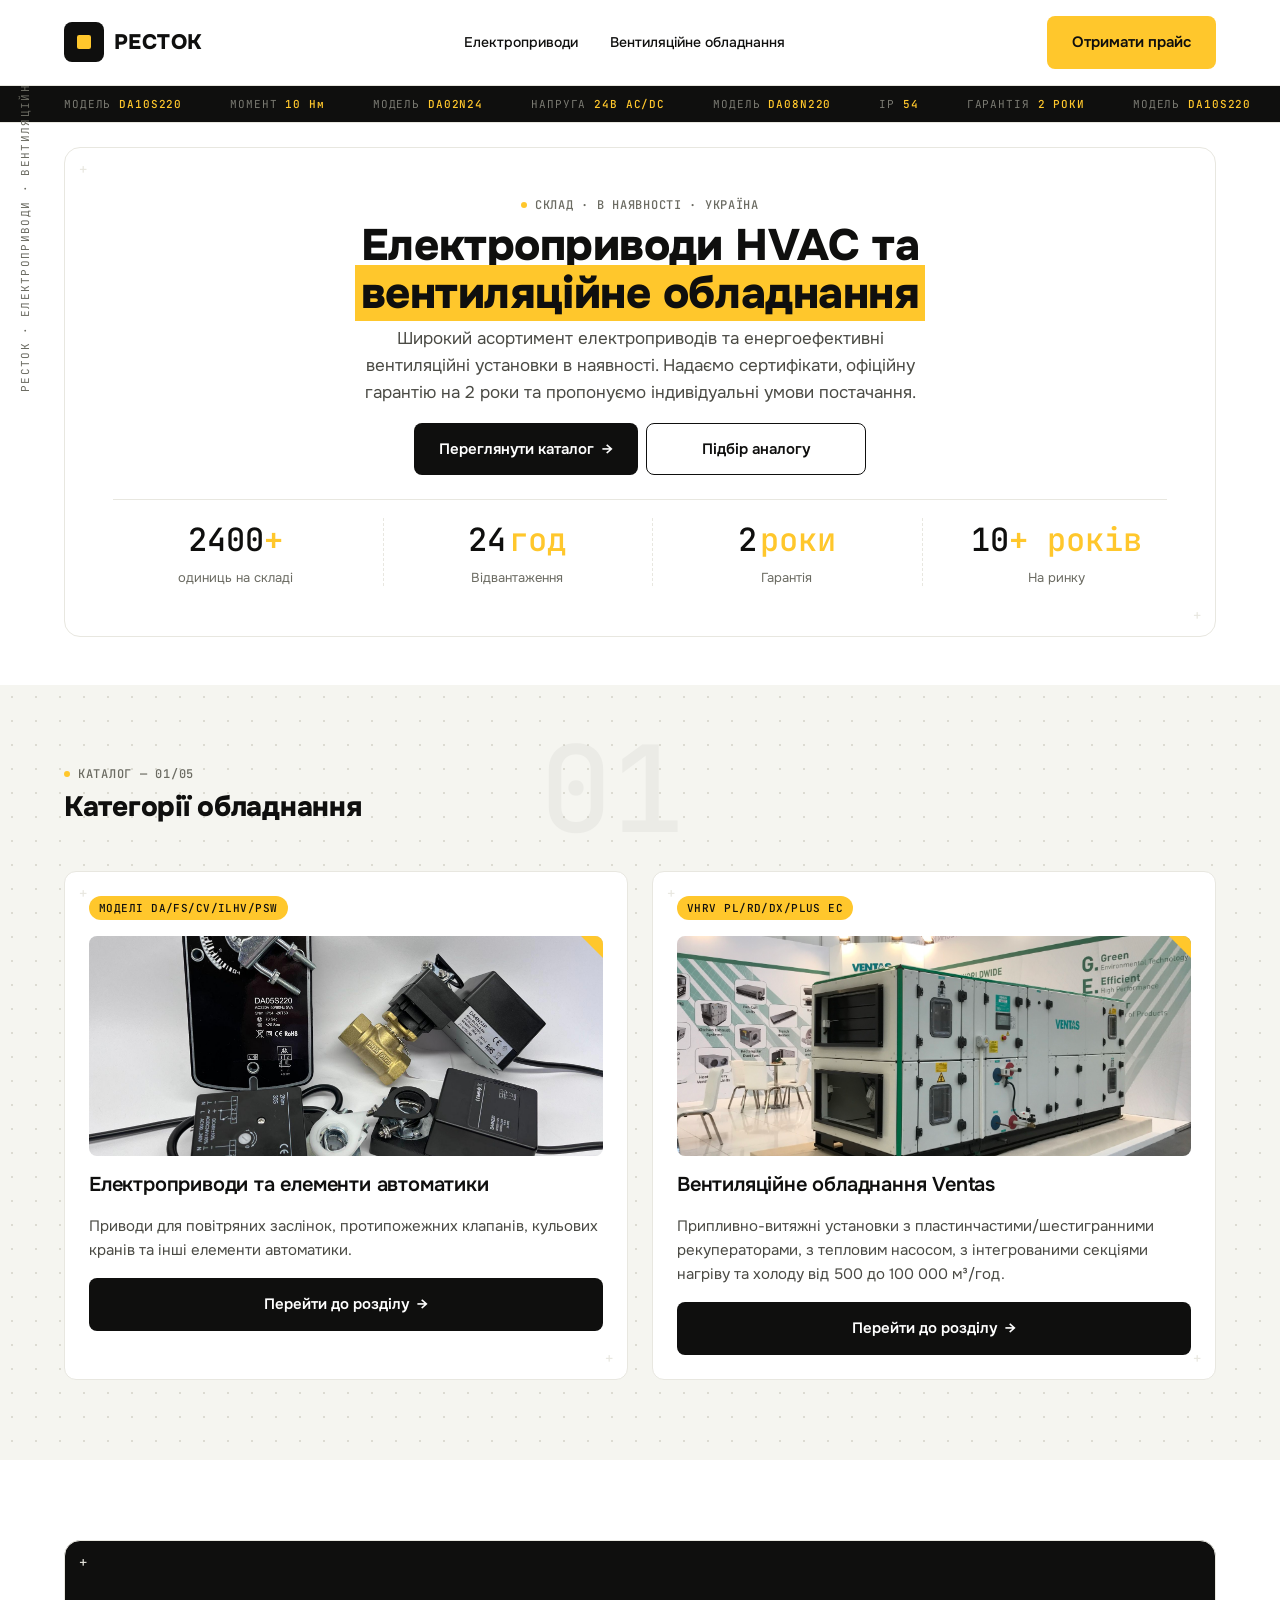
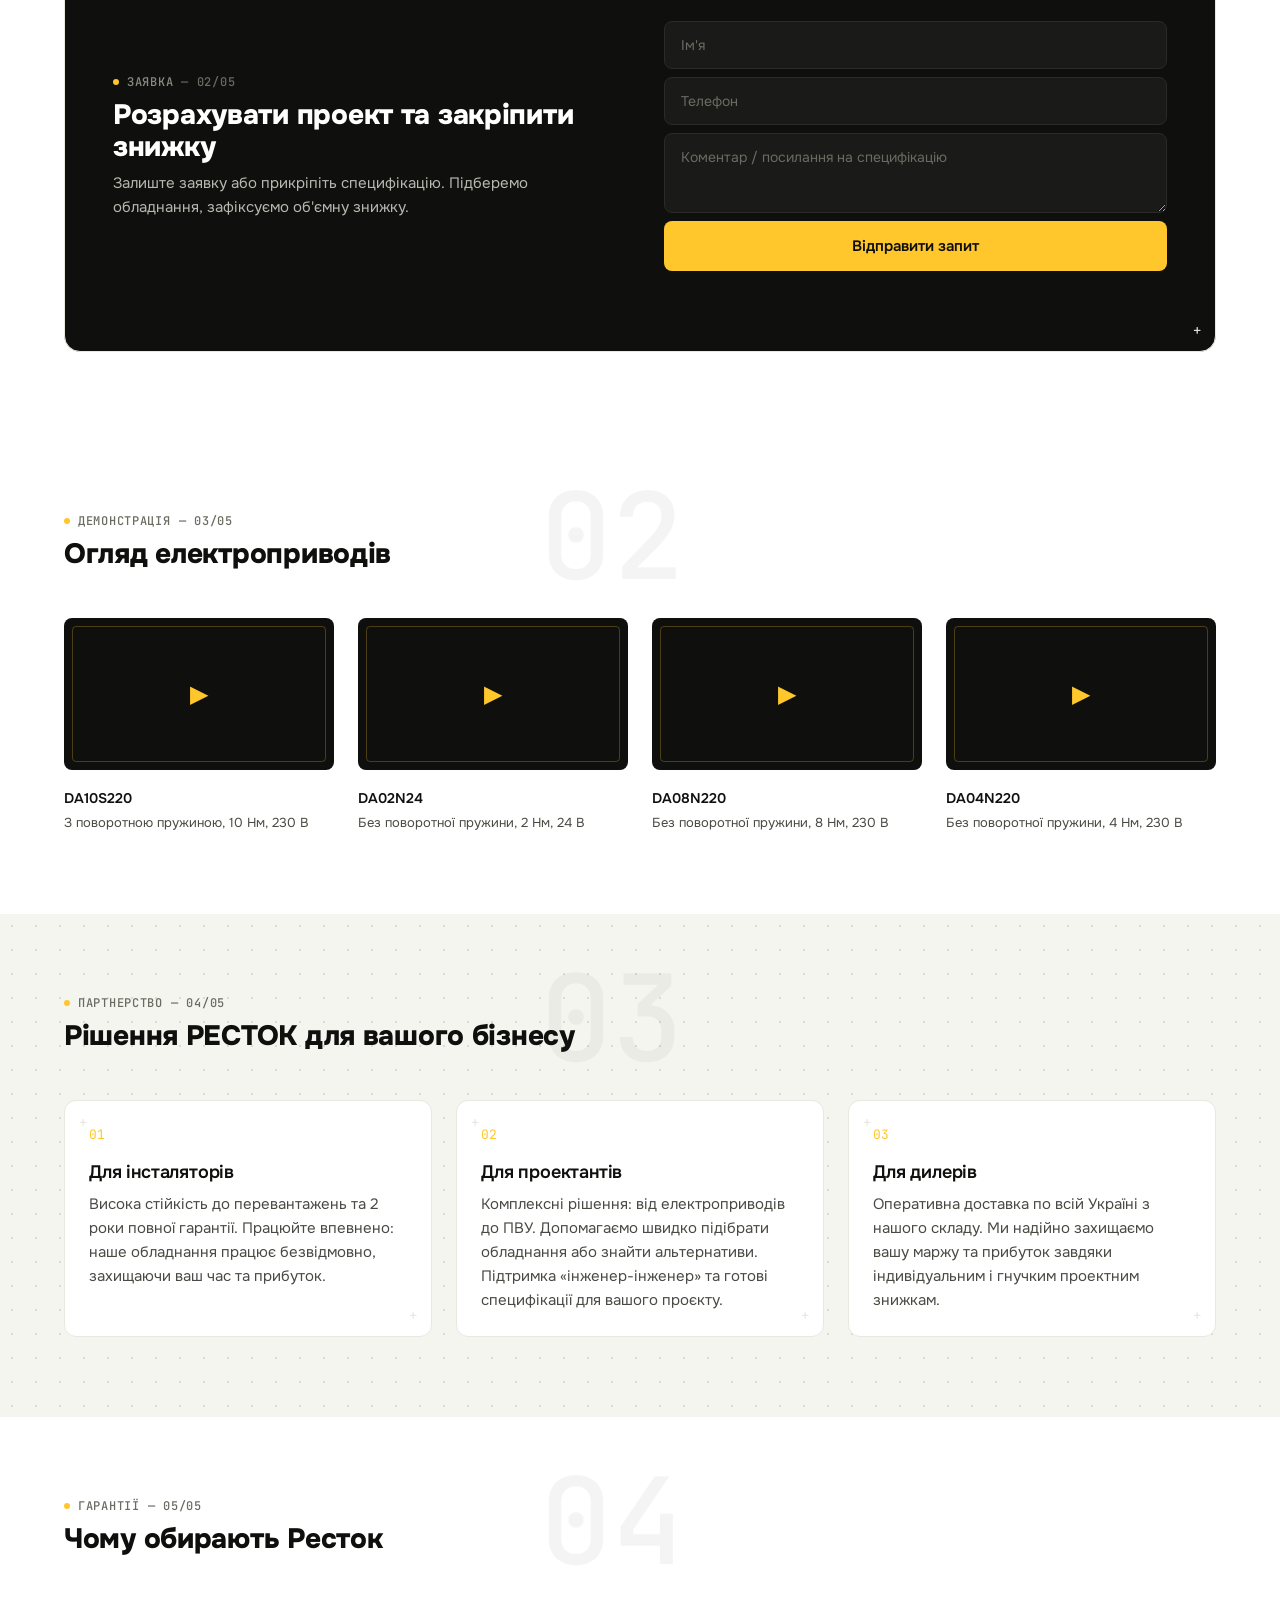
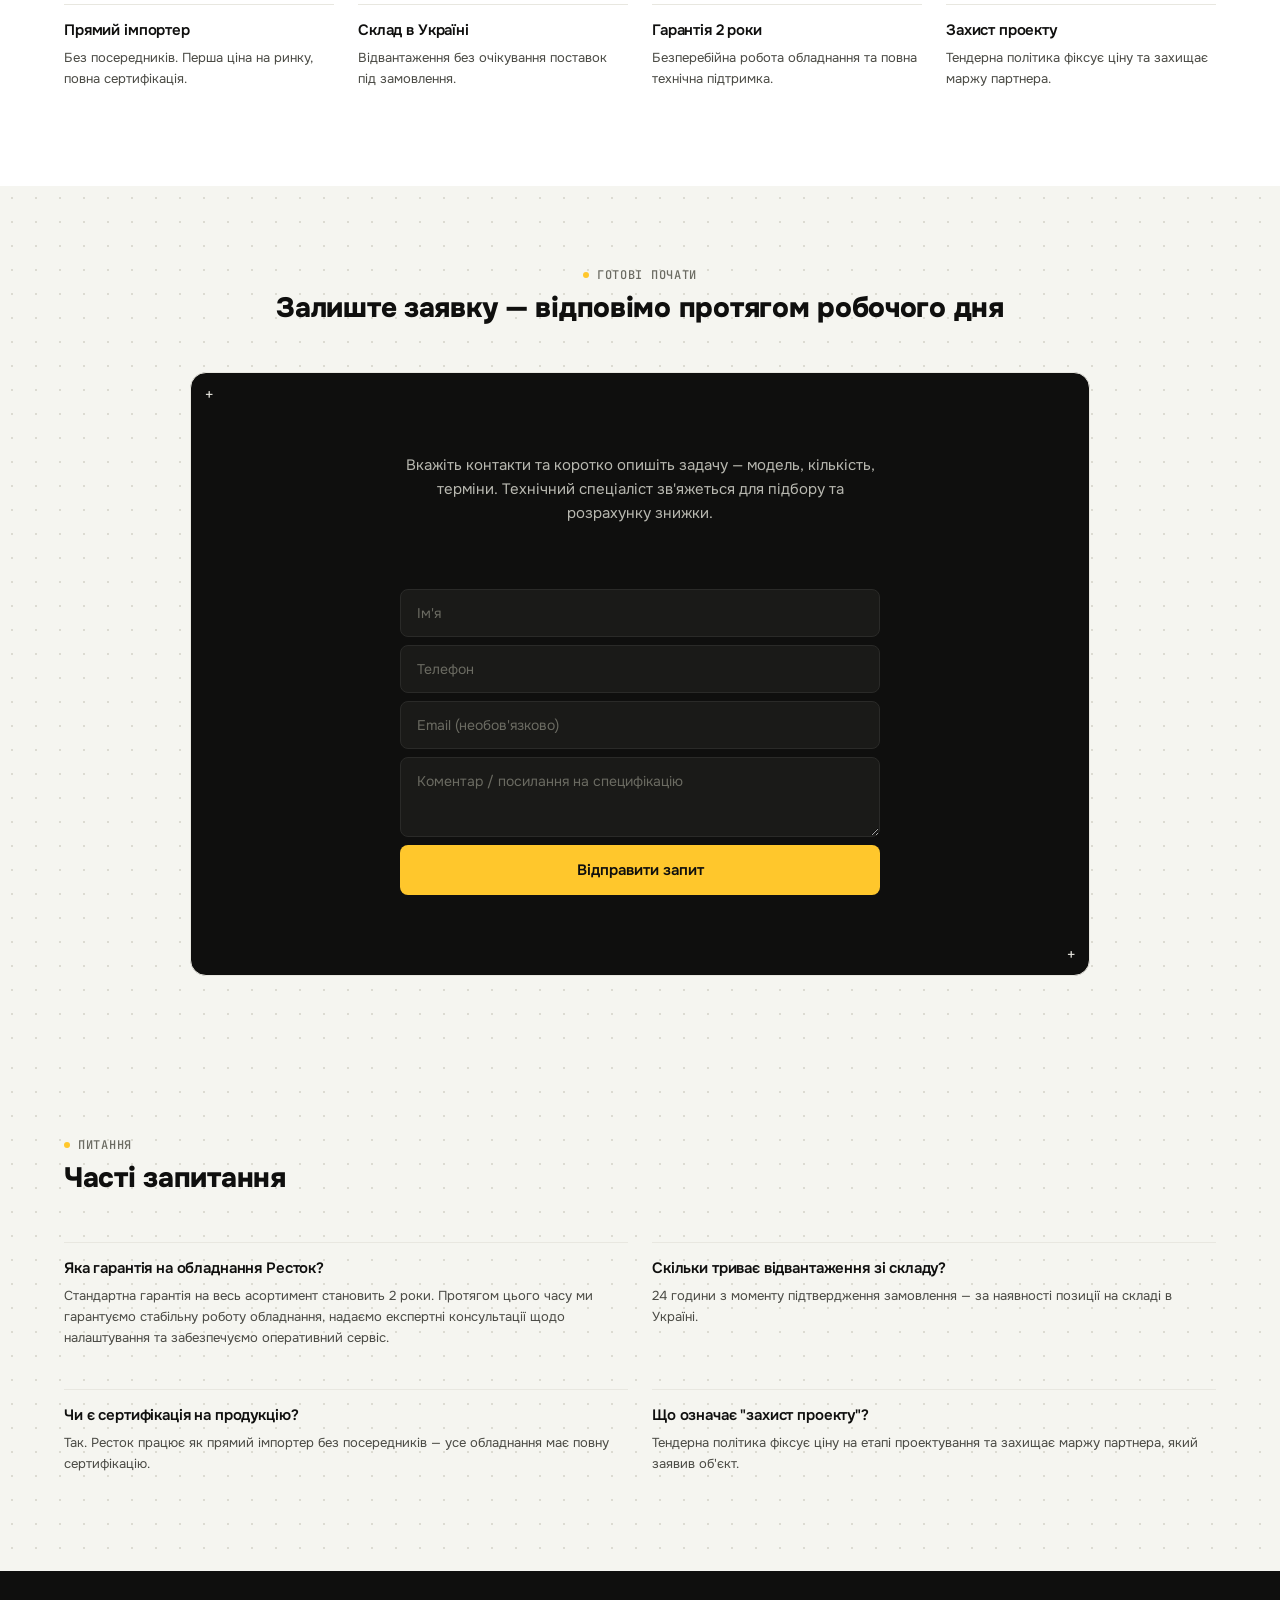
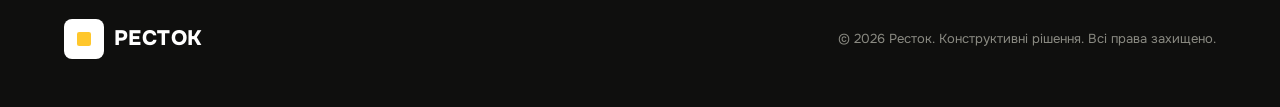
==== commit 42c871f8: "Другий раунд правок: спец-текст під карткою, повні фото ПВУ, дрібні тексти - Головна: новий текст he" ====
--- a/index.html
+++ b/index.html
@@ -145,7 +145,7 @@
       <div class="eyebrow"><span class="dot"></span>Склад · в наявності · Україна</div>
       <div class="hero-content">
         <h1>Електроприводи HVAC та <span class="marker">вентиляційне обладнання</span></h1>
-        <p class="lead">Широкий асортимент електроприводів та енергоефективні вентиляційні установки в наявності. Забезпечуємо сертифікатами, 2-х річною гарантією та індивідуальними умовами постачання.</p>
+        <p class="lead">Широкий асортимент електроприводів та енергоефективні вентиляційні установки в наявності. Надаємо сертифікати, офіційну гарантію на 2 роки та пропонуємо індивідуальні умови постачання.</p>
         <div class="hero-actions">
           <a href="#categories" class="btn btn-dark">Переглянути каталог <span class="arrow">→</span></a>
           <a href="#contact" class="btn btn-outline">Підбір аналогу</a>
@@ -157,11 +157,11 @@
           <div class="stat-label">одиниць на складі</div>
         </div>
         <div>
-          <div class="stat-num">24<span class="accent"> год</span></div>
+          <div class="stat-num">24<span class="accent" style="margin-left:3px;">год</span></div>
           <div class="stat-label">Відвантаження</div>
         </div>
         <div>
-          <div class="stat-num">2<span class="accent"> роки</span></div>
+          <div class="stat-num">2<span class="accent" style="margin-left:3px;">роки</span></div>
           <div class="stat-label">Гарантія</div>
         </div>
         <div>
@@ -178,12 +178,12 @@
     <div class="section-head reveal">
       <span class="ghost-num">01</span>
       <div class="eyebrow"><span class="dot"></span>Каталог <span class="section-counter">— 01/05</span></div>
-      <h2>Два напрямки постачання</h2>
+      <h2>Категорії обладнання</h2>
     </div>
     <div class="cat-grid reveal-group">
       <div class="cat-card corner-marks">
-        <div class="cat-tag">Моделі DA/FS/CV/BS</div>
-        <div class="cat-media cat-media--contain"><img src="images/actuators-general-1.jpg" alt="Електроприводи HVAC — загальний вигляд асортименту" loading="lazy"></div>
+        <div class="cat-tag">Моделі DA/FS/CV/ILHV/PSW</div>
+        <div class="cat-media"><img src="images/actuators-group-photo.jpg" alt="Електроприводи HVAC — загальний вигляд асортименту" loading="lazy"></div>
         <h3>Електроприводи та елементи автоматики</h3>
         <p>Приводи для повітряних заслінок, протипожежних клапанів, кульових кранів та інші елементи автоматики.</p>
         <a href="actuators.html" class="btn btn-dark btn-block">Перейти до розділу <span class="arrow">→</span></a>
--- a/style.css
+++ b/style.css
@@ -182,7 +182,10 @@
     width:100%; height:100%; object-fit:cover; display:block;
   }
   .cat-media--contain img{ object-fit:contain; }
+  .product-media--contain img{ object-fit:contain; }
   .spec-badges{display:flex; flex-wrap:wrap; gap:6px;}
+  .spec-lines{display:flex; flex-direction:column; gap:2px;}
+  .spec-lines p{margin:0; font-family:'JetBrains Mono', monospace; font-size:13px; color:var(--text-secondary);}
   .spec-badge{
     font-family:'JetBrains Mono', monospace; font-size:11px; font-weight:500;
     color:var(--text-secondary); background:var(--section-gray);
@@ -520,6 +523,7 @@
   .product-card p{font-size:14px;}
   .product-actions{display:flex; flex-direction:column; gap:8px; margin-top:auto;}
   .product-actions .btn{width:100%; padding:11px 16px; font-size:13px; box-sizing:border-box;}
+  .product-actions--single{margin-bottom:25px;}
 
   .page-cta{
     border:0.5px solid var(--divider); border-radius:var(--radius-banner);
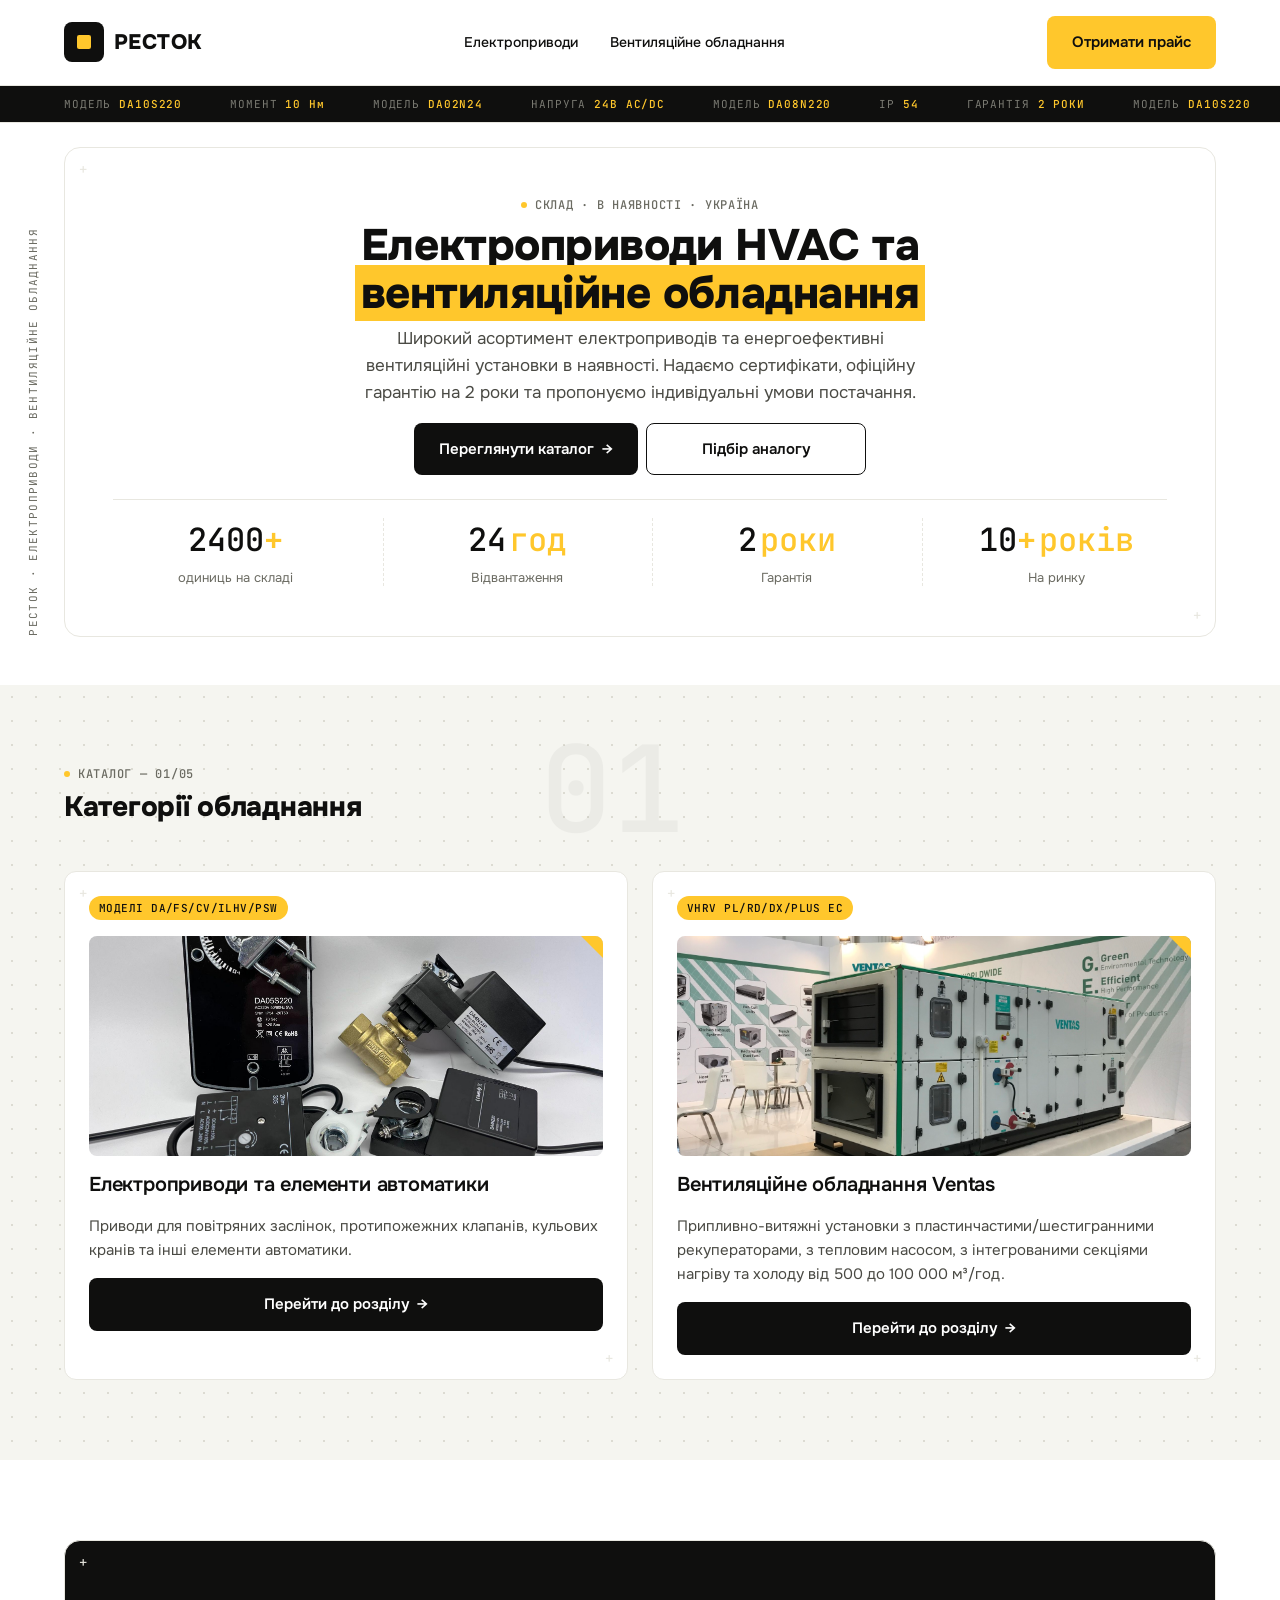
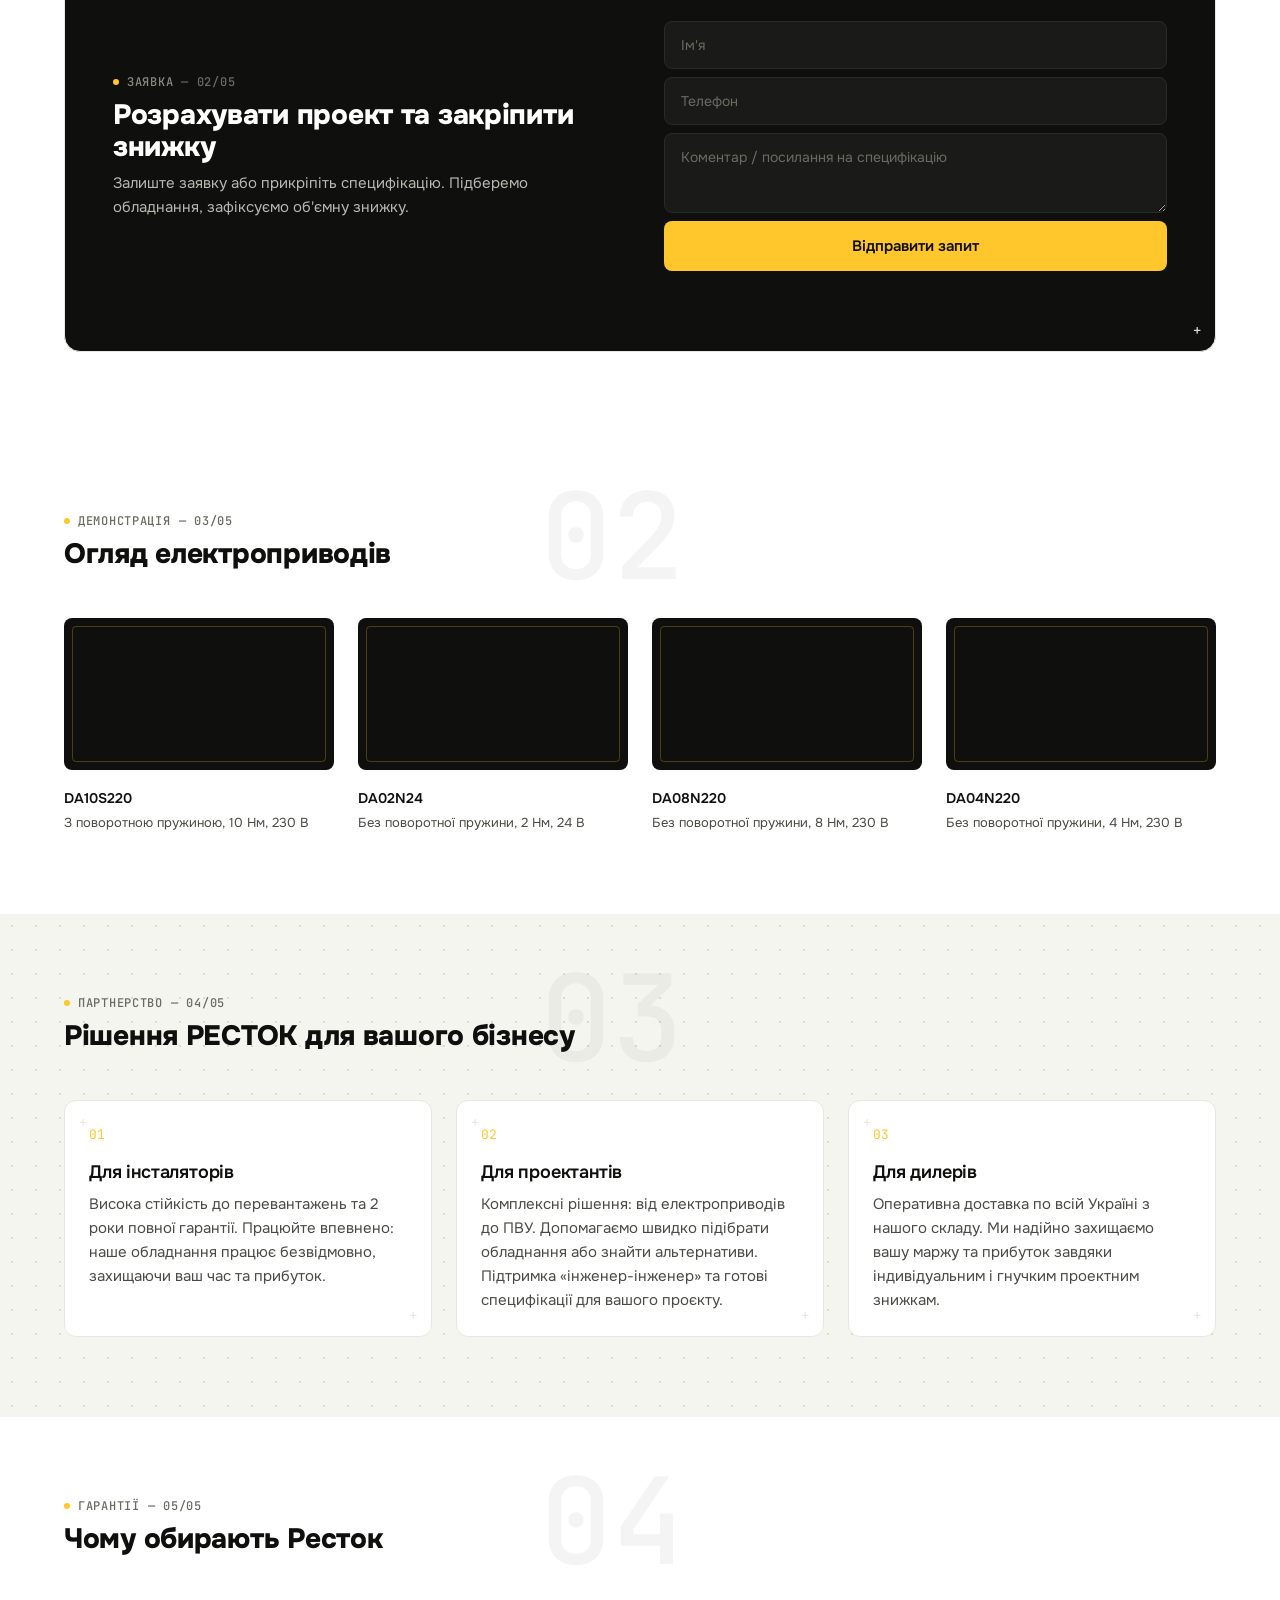
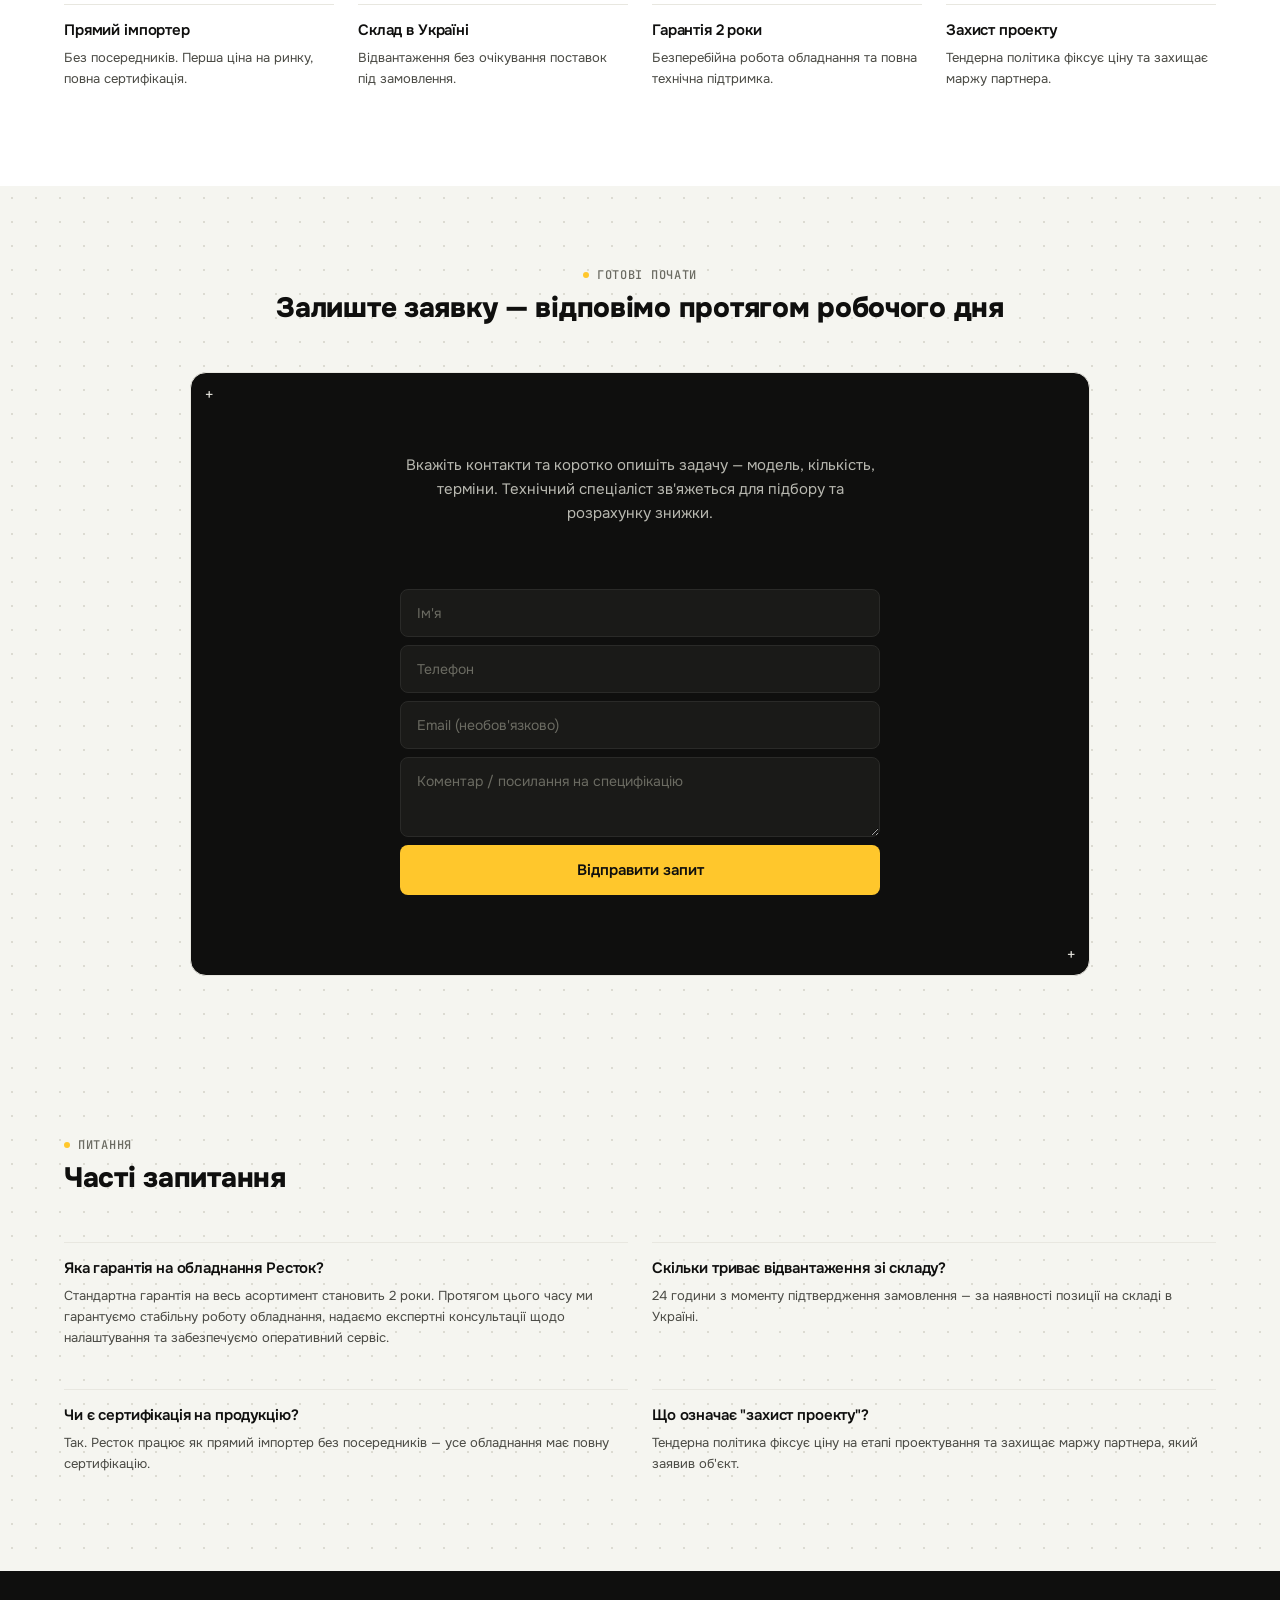
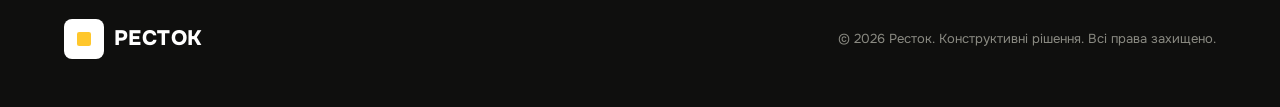
==== commit adae60d0: "Правки: бічний текст, пробіл статистики, клікабельні картки, локальні форми, YouTube-відео - Бічний " ====
--- a/index.html
+++ b/index.html
@@ -165,7 +165,7 @@
           <div class="stat-label">Гарантія</div>
         </div>
         <div>
-          <div class="stat-num">10<span class="accent">+ років</span></div>
+          <div class="stat-num">10<span class="accent">+<span style="margin-left:3px;">років</span></span></div>
           <div class="stat-label">На ринку</div>
         </div>
       </div>
@@ -226,29 +226,24 @@
       <div class="eyebrow"><span class="dot"></span>Демонстрація <span class="section-counter">— 03/05</span></div>
       <h2>Огляд електроприводів</h2>
     </div>
-    <!--
-      Коли підключимо реальні відео (Крок 04): кожен .frame стане
-      <iframe src="..." loading="lazy" title="Назва моделі" ...></iframe>
-      loading="lazy" обов'язково — це і є вимога "Lazy Loading" з performance-пілона.
-    -->
     <div class="video-grid reveal-group">
       <div class="video-item">
-        <div class="frame"><span>▶</span></div>
+        <div class="frame"><iframe src="https://www.youtube.com/embed/9F73aVYD9lk" title="DA10S220 — з поворотною пружиною, 10 Нм, 230 В" loading="lazy" allow="accelerometer; autoplay; clipboard-write; encrypted-media; gyroscope; picture-in-picture; web-share" allowfullscreen></iframe></div>
         <h4>DA10S220</h4>
         <p>З поворотною пружиною, 10 Нм, 230 В</p>
       </div>
       <div class="video-item">
-        <div class="frame"><span>▶</span></div>
+        <div class="frame"><iframe src="https://www.youtube.com/embed/boIaOgIy21k" title="DA02N24 — без поворотної пружини, 2 Нм, 24 В" loading="lazy" allow="accelerometer; autoplay; clipboard-write; encrypted-media; gyroscope; picture-in-picture; web-share" allowfullscreen></iframe></div>
         <h4>DA02N24</h4>
         <p>Без поворотної пружини, 2 Нм, 24 В</p>
       </div>
       <div class="video-item">
-        <div class="frame"><span>▶</span></div>
+        <div class="frame"><iframe src="https://www.youtube.com/embed/RrwewVw43QY" title="DA08N220 — без поворотної пружини, 8 Нм, 230 В" loading="lazy" allow="accelerometer; autoplay; clipboard-write; encrypted-media; gyroscope; picture-in-picture; web-share" allowfullscreen></iframe></div>
         <h4>DA08N220</h4>
         <p>Без поворотної пружини, 8 Нм, 230 В</p>
       </div>
       <div class="video-item">
-        <div class="frame"><span>▶</span></div>
+        <div class="frame"><iframe src="https://www.youtube.com/embed/r-e-xGaWlqo" title="DA04N220 — без поворотної пружини, 4 Нм, 230 В" loading="lazy" allow="accelerometer; autoplay; clipboard-write; encrypted-media; gyroscope; picture-in-picture; web-share" allowfullscreen></iframe></div>
         <h4>DA04N220</h4>
         <p>Без поворотної пружини, 4 Нм, 230 В</p>
       </div>
--- a/style.css
+++ b/style.css
@@ -171,6 +171,9 @@
     transition:transform 0.2s ease, border-color 0.2s ease;
   }
   .cat-card:hover{transform:translateY(-4px); border-color:var(--black);}
+  /* Вся картка категорії клікабельна: розтягуємо посилання-кнопку на весь блок */
+  .cat-card{ position:relative; }
+  .cat-card .btn-block::after{ content:""; position:absolute; inset:0; z-index:1; }
   .cat-media{
     height:220px; border-radius:var(--radius-md);
     background:var(--section-gray);
@@ -182,7 +185,6 @@
     width:100%; height:100%; object-fit:cover; display:block;
   }
   .cat-media--contain img{ object-fit:contain; }
-  .product-media--contain img{ object-fit:contain; }
   .spec-badges{display:flex; flex-wrap:wrap; gap:6px;}
   .spec-lines{display:flex; flex-direction:column; gap:2px;}
   .spec-lines p{margin:0; font-family:'JetBrains Mono', monospace; font-size:13px; color:var(--text-secondary);}
@@ -231,14 +233,13 @@
   .video-item .frame{
     aspect-ratio:16/9; border-radius:var(--radius-md);
     background:var(--black);
-    display:flex; align-items:center; justify-content:center;
-    color:var(--yellow); font-size:24px; margin-bottom:var(--sm);
-    cursor:pointer;
-    transition:transform 0.2s ease;
-  }
-  .video-item:hover .frame{transform:scale(1.03);}
-  .video-item .frame span{display:inline-block; transition:transform 0.2s ease;}
-  .video-item:hover .frame span{transform:scale(1.2);}
+    position:relative; overflow:hidden;
+    margin-bottom:var(--sm);
+  }
+  .video-item .frame iframe{
+    position:absolute; inset:0;
+    width:100%; height:100%; border:0; display:block;
+  }
   .video-item h4{font-size:14px; font-weight:600; margin-bottom:4px;}
   .video-item p{font-size:13px;}
 
@@ -339,16 +340,19 @@
   }
   .stats > div:first-child::before{display:none;}
 
-  /* Вертикальна бічна мітка на hero-картці */
+  /* Вертикальна бічна мітка на hero-картці. Через writing-mode текст
+     центрується по висоті картки й не залазить у чорну смугу зверху,
+     незалежно від довжини напису. */
   .side-tag{
-    position:absolute; top:50%; left:-40px;
-    transform:translateY(-50%) rotate(-90deg);
-    transform-origin:left center;
+    position:absolute; left:-40px; top:0; bottom:0;
+    display:flex; align-items:center;
+    writing-mode:vertical-rl; transform:rotate(180deg);
     font-family:'JetBrains Mono', monospace;
     font-size:11px; letter-spacing:0.12em;
     text-transform:uppercase;
     color:var(--text-muted);
     white-space:nowrap;
+    pointer-events:none;
   }
 
   /* Технічна "лінійка"-смуга під хедером із номерами моделей */
@@ -513,6 +517,11 @@
     border-style:solid; border-width:0 20px 20px 0;
     border-color:transparent var(--yellow) transparent transparent;
   }
+  /* Вентустановки: показуємо фото повністю на всю ширину без обрізки та без
+     сірих полів з боків — рамка підлаштовує висоту під природну пропорцію фото.
+     Правило має бути ПІСЛЯ .product-media, щоб перекрити фіксовану height:180px. */
+  .product-media--contain{ height:auto; background:transparent; }
+  .product-media--contain img{ height:auto; object-fit:contain; }
   .product-tag{
     align-self:flex-start;
     font-family:'JetBrains Mono', monospace; font-size:11px; font-weight:500;
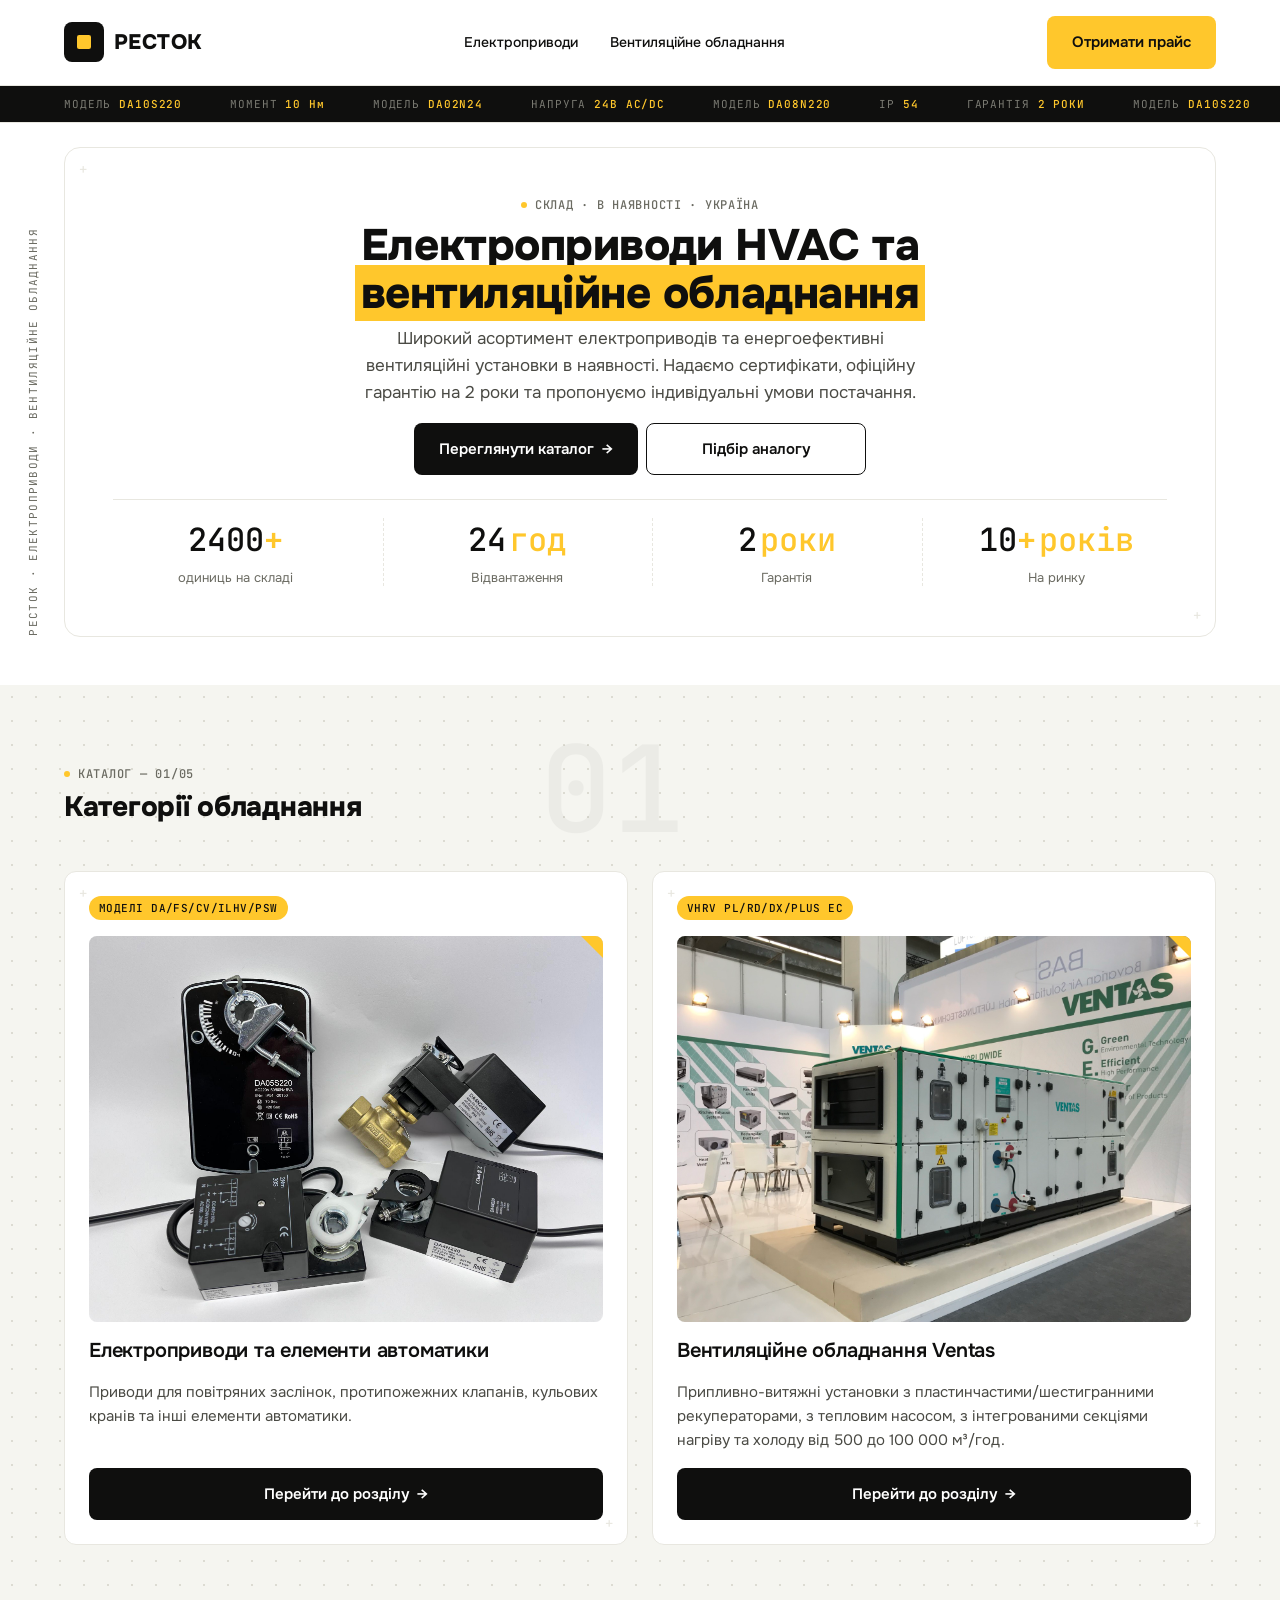
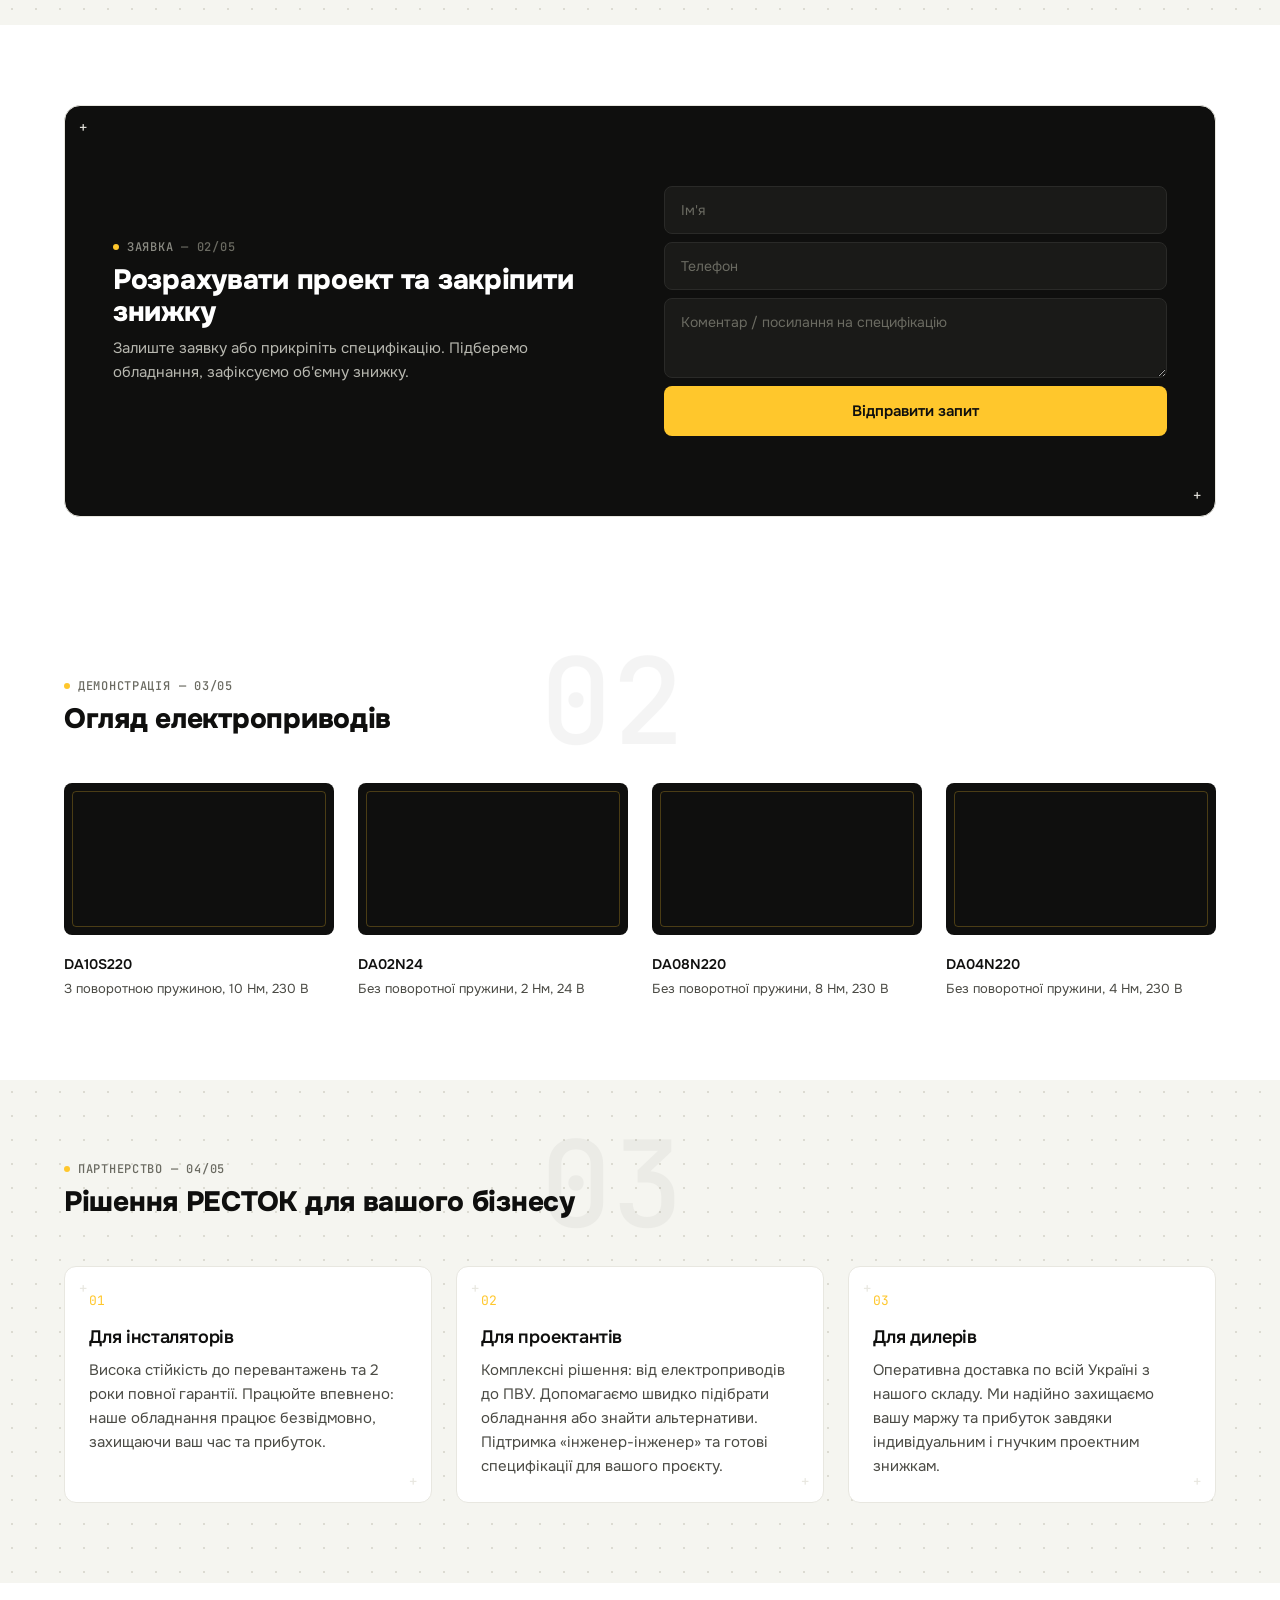
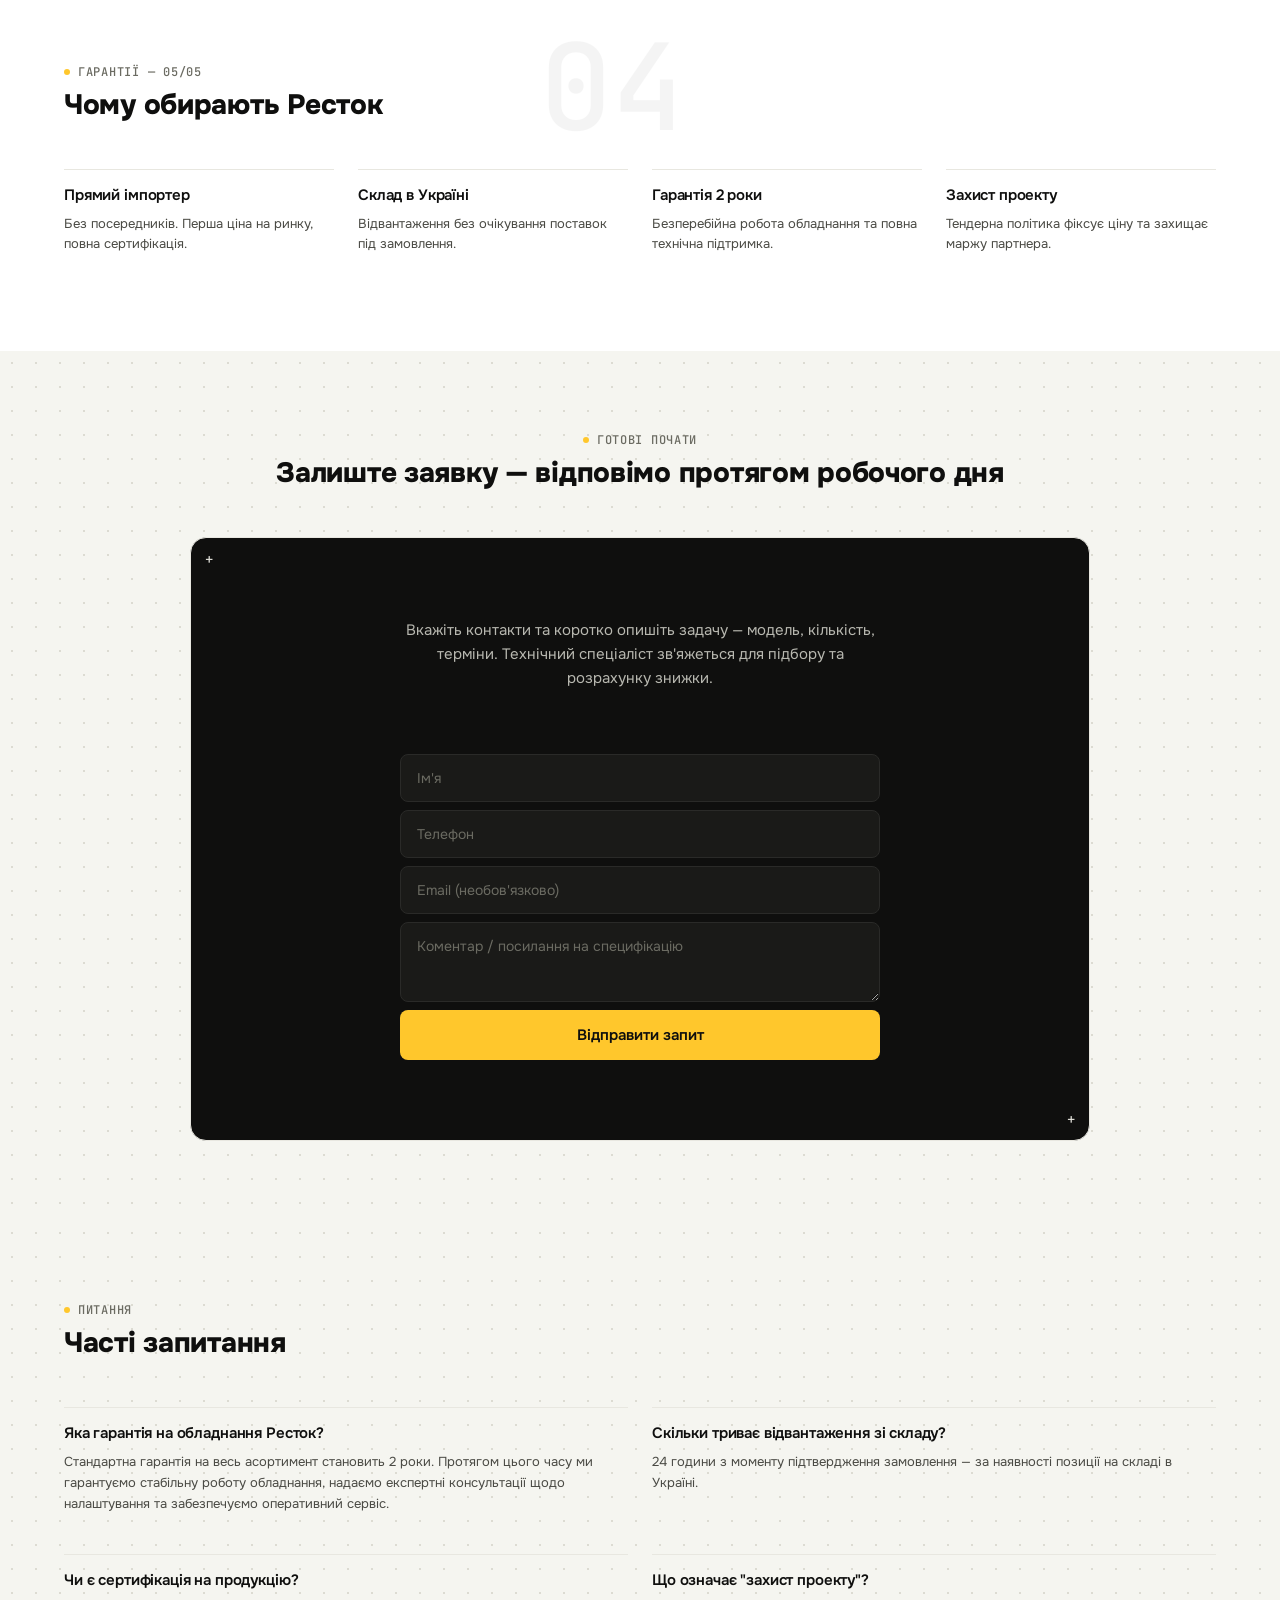
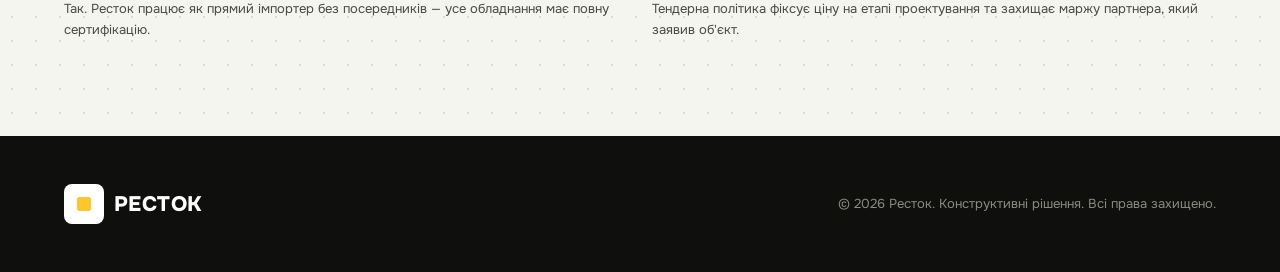
==== commit 9e8974d4: "Правки карток категорій: клікабельна вся картка, фото без обрізки, вирівняні кнопки, відступ у катал" ====
--- a/index.html
+++ b/index.html
@@ -181,20 +181,20 @@
       <h2>Категорії обладнання</h2>
     </div>
     <div class="cat-grid reveal-group">
-      <div class="cat-card corner-marks">
+      <a href="actuators.html" class="cat-card corner-marks">
         <div class="cat-tag">Моделі DA/FS/CV/ILHV/PSW</div>
         <div class="cat-media"><img src="images/actuators-group-photo.jpg" alt="Електроприводи HVAC — загальний вигляд асортименту" loading="lazy"></div>
         <h3>Електроприводи та елементи автоматики</h3>
         <p>Приводи для повітряних заслінок, протипожежних клапанів, кульових кранів та інші елементи автоматики.</p>
-        <a href="actuators.html" class="btn btn-dark btn-block">Перейти до розділу <span class="arrow">→</span></a>
-      </div>
-      <div class="cat-card corner-marks">
+        <span class="btn btn-dark btn-block">Перейти до розділу <span class="arrow">→</span></span>
+      </a>
+      <a href="pvu.html" class="cat-card corner-marks">
         <div class="cat-tag">VHRV PL/RD/DX/PLUS EC</div>
         <div class="cat-media"><img src="images/ventas-exhibition-unit.jpg" alt="VENTAS — припливно-витяжна установка на виставковому стенді" loading="lazy"></div>
         <h3>Вентиляційне обладнання Ventas</h3>
         <p>Припливно-витяжні установки з пластинчастими/шестигранними рекуператорами, з тепловим насосом, з інтегрованими секціями нагріву та холоду від 500 до 100 000 м³/год.</p>
-        <a href="pvu.html" class="btn btn-dark btn-block">Перейти до розділу <span class="arrow">→</span></a>
-      </div>
+        <span class="btn btn-dark btn-block">Перейти до розділу <span class="arrow">→</span></span>
+      </a>
     </div>
   </div>
 </section>
--- a/style.css
+++ b/style.css
@@ -162,20 +162,21 @@
   .section-head{margin-bottom:var(--xl); max-width:620px;}
   .section-head .eyebrow{margin-bottom:var(--sm);}
   .cat-grid{display:grid; grid-template-columns:1fr 1fr; gap:var(--lg);}
+  /* Вся картка категорії — це одне посилання (клікабельна повністю).
+     Без transform на hover, щоб курсор не мерехтів і клік був стабільним. */
   .cat-card{
     border:0.5px solid var(--divider);
     border-radius:var(--radius-card);
     padding:var(--lg);
     background:var(--white);
     display:flex; flex-direction:column; gap:var(--md);
-    transition:transform 0.2s ease, border-color 0.2s ease;
-  }
-  .cat-card:hover{transform:translateY(-4px); border-color:var(--black);}
-  /* Вся картка категорії клікабельна: розтягуємо посилання-кнопку на весь блок */
-  .cat-card{ position:relative; }
-  .cat-card .btn-block::after{ content:""; position:absolute; inset:0; z-index:1; }
+    text-decoration:none; color:inherit;
+    transition:border-color 0.2s ease, box-shadow 0.2s ease;
+  }
+  .cat-card:hover{ border-color:var(--black); box-shadow:0 6px 20px rgba(15,15,14,0.07); }
+  .cat-card .btn-block{ margin-top:auto; }
   .cat-media{
-    height:220px; border-radius:var(--radius-md);
+    aspect-ratio:4/3; border-radius:var(--radius-md);
     background:var(--section-gray);
     display:flex; align-items:center; justify-content:center;
     color:var(--text-muted); font-size:13px;
@@ -493,7 +494,7 @@
 
   .product-grid{
     display:grid; grid-template-columns:repeat(3, 1fr); gap:var(--lg);
-    padding:var(--md) 0 var(--xxl);
+    padding:2rem 0 var(--xxl);
   }
   .product-card{
     border:0.5px solid var(--divider); border-radius:var(--radius-card);
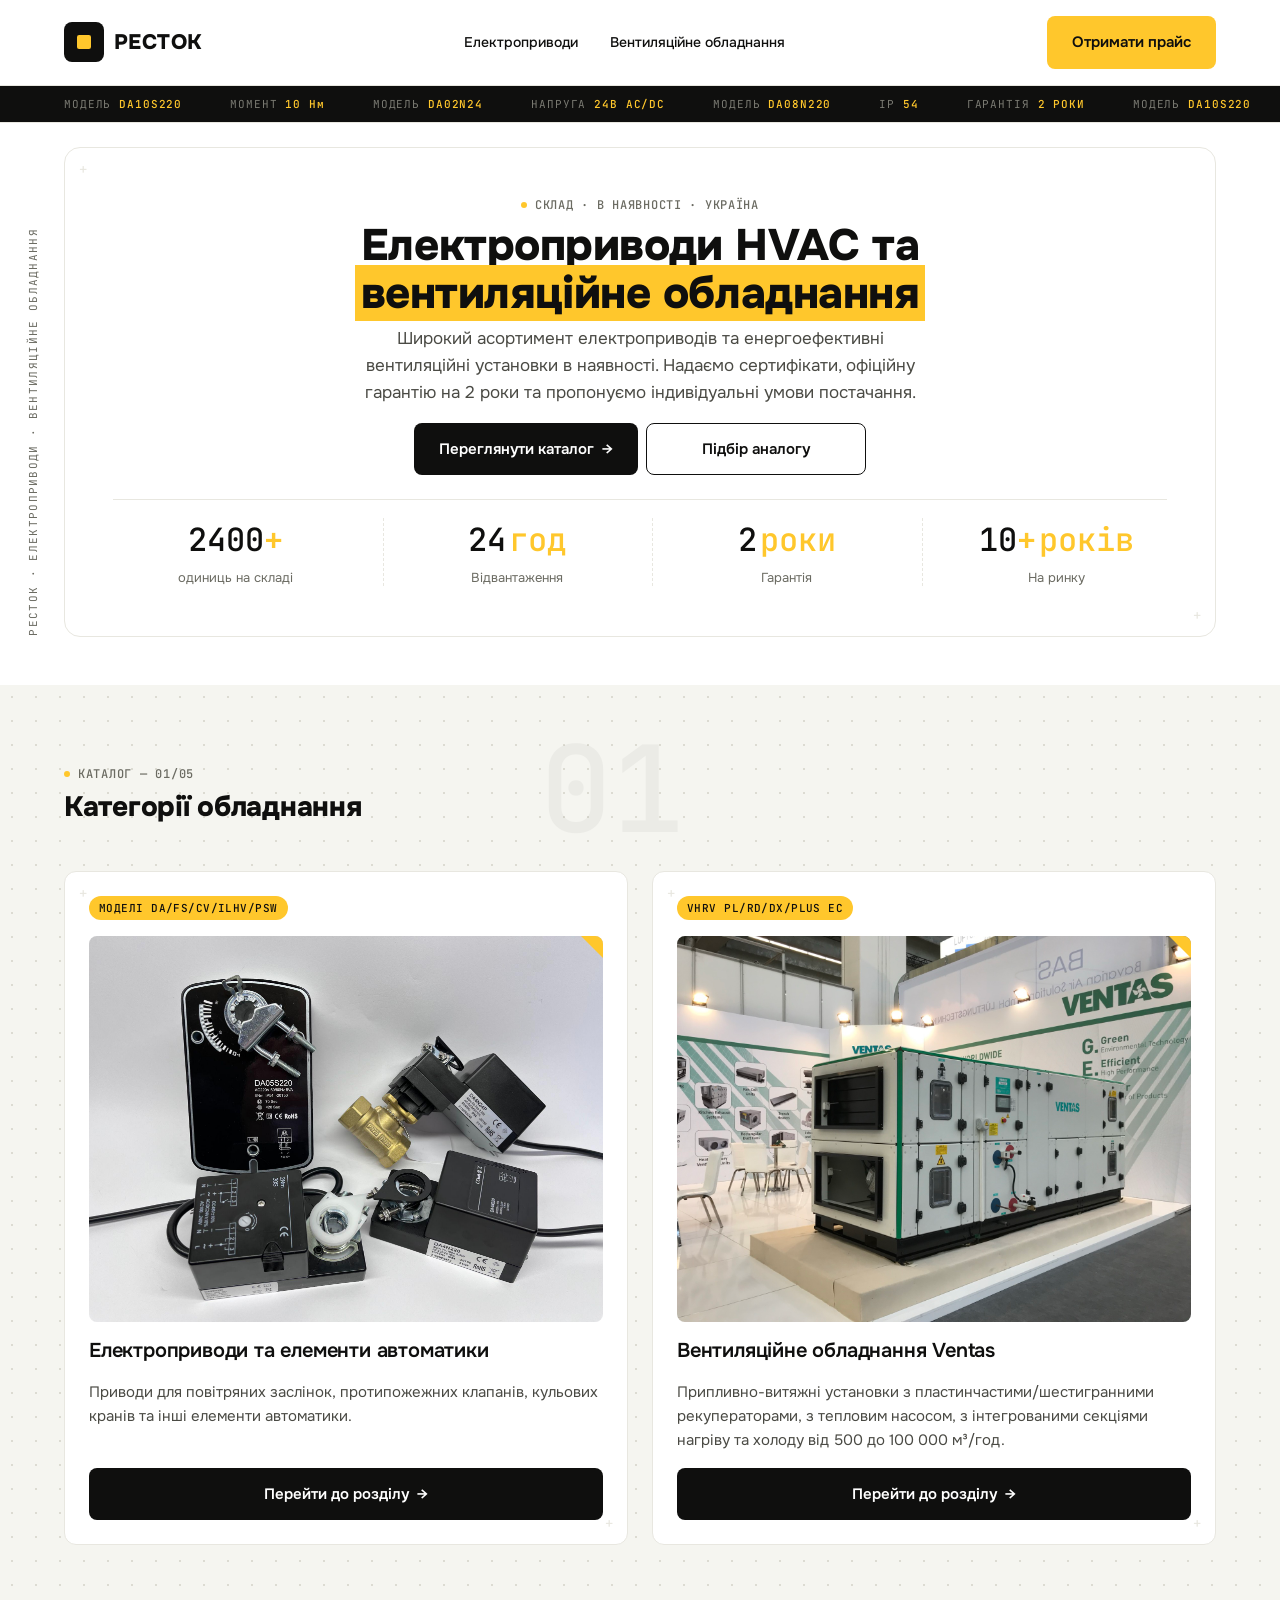
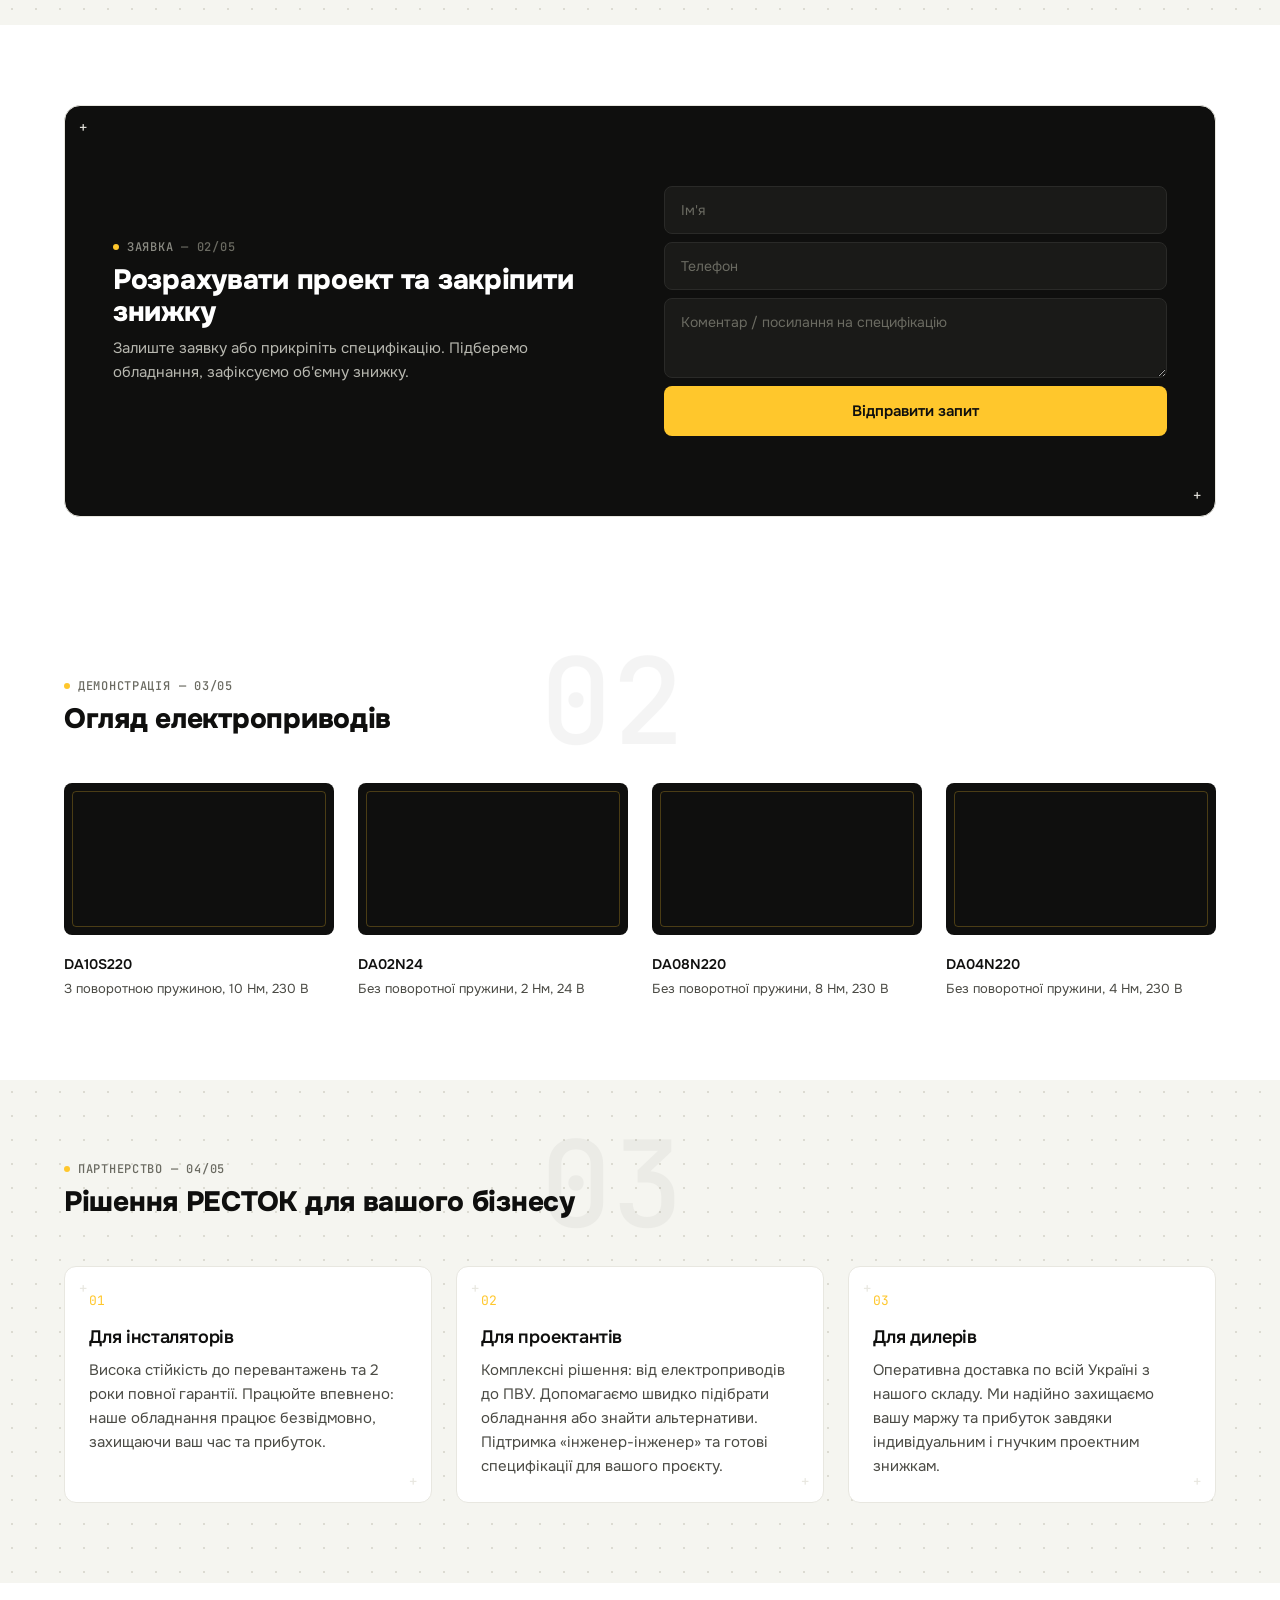
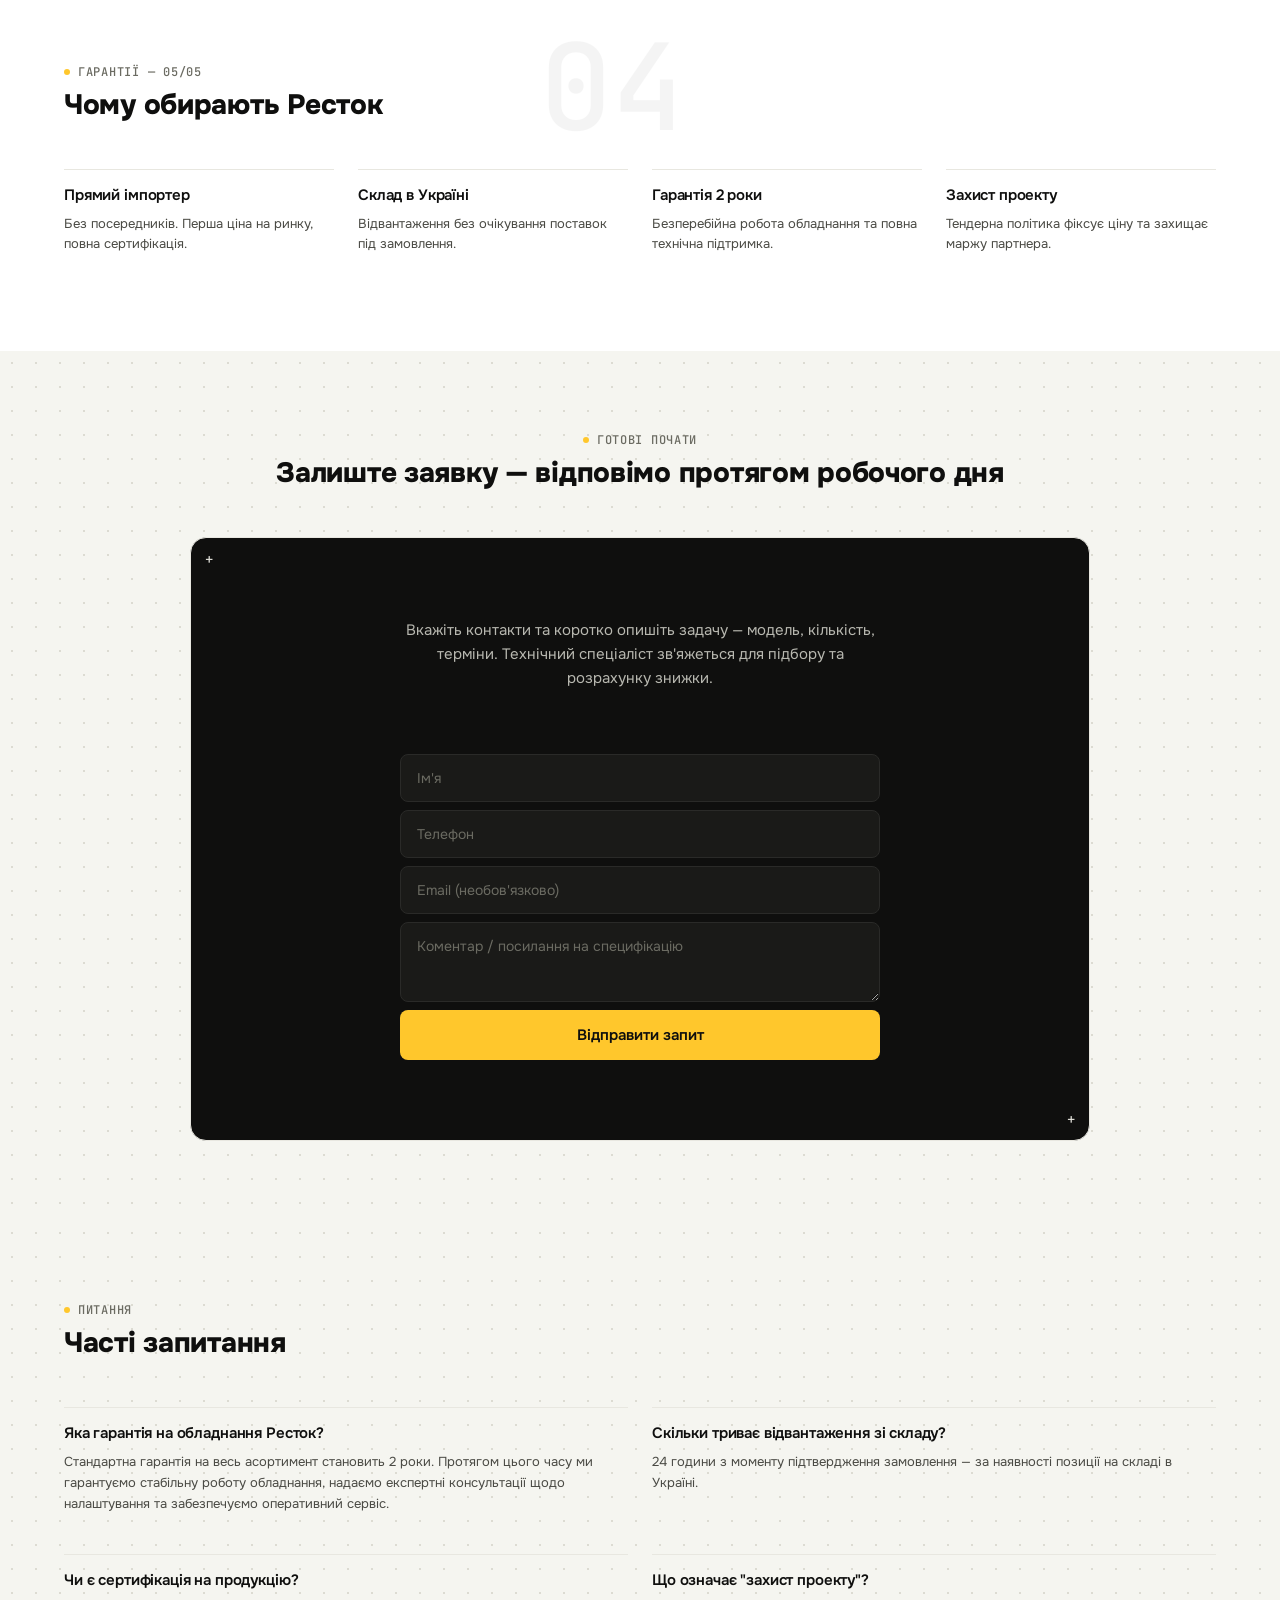
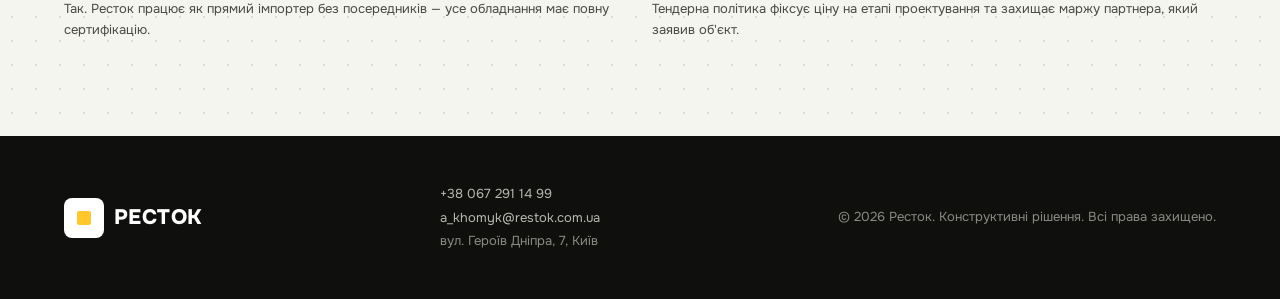
==== commit 66947b81: "Додати реальні контакти: структуровані дані (LocalBusiness), футер, llms.txt" ====
--- a/index.html
+++ b/index.html
@@ -5,22 +5,22 @@
 <meta name="viewport" content="width=device-width, initial-scale=1.0">
 <title>Ресток — постачальник електроприводів HVAC та вентиляційного обладнання</title>
 <meta name="description" content="Прямий постачальник електроприводів HVAC та вентиляційного обладнання VENTAS в Україні. Складська наявність, сертифікація, гарантія 2 роки.">
-<link rel="canonical" href="https://restok.ua/">
+<link rel="canonical" href="https://restok.online/">
 
 <!-- Open Graph -->
 <meta property="og:type" content="website">
 <meta property="og:site_name" content="Ресток">
 <meta property="og:title" content="Ресток — електроприводи HVAC та вентиляційне обладнання">
 <meta property="og:description" content="Прямий постачальник електроприводів HVAC та вентиляційного обладнання VENTAS в Україні. Складська наявність, сертифікація, гарантія 2 роки.">
-<meta property="og:url" content="https://restok.ua/">
+<meta property="og:url" content="https://restok.online/">
 <meta property="og:locale" content="uk_UA">
-<meta property="og:image" content="https://restok.ua/og-image.jpg">
+<meta property="og:image" content="https://restok.online/og-image.jpg">
 
 <!-- Twitter Card -->
 <meta name="twitter:card" content="summary_large_image">
 <meta name="twitter:title" content="Ресток — електроприводи HVAC та вентиляційне обладнання">
 <meta name="twitter:description" content="Прямий постачальник електроприводів HVAC та вентиляційного обладнання VENTAS в Україні.">
-<meta name="twitter:image" content="https://restok.ua/og-image.jpg">
+<meta name="twitter:image" content="https://restok.online/og-image.jpg">
 
 <link rel="preconnect" href="https://fonts.googleapis.com">
 <link rel="preconnect" href="https://fonts.gstatic.com" crossorigin>
@@ -33,26 +33,28 @@
   "@context": "https://schema.org",
   "@type": "Organization",
   "name": "Ресток",
-  "url": "https://restok.ua",
+  "url": "https://restok.online",
   "description": "Прямий постачальник електроприводів HVAC та вентиляційного обладнання в Україні.",
   "areaServed": "UA",
   "slogan": "Конструктивні рішення"
 }
 </script>
 
-<!-- JSON-LD: LocalBusiness — ЗАПОВНИТИ РЕАЛЬНИМИ NAP-ДАНИМИ перед публікацією -->
+<!-- JSON-LD: LocalBusiness -->
 <script type="application/ld+json">
 {
   "@context": "https://schema.org",
   "@type": "LocalBusiness",
   "name": "Ресток",
-  "url": "https://restok.ua",
-  "telephone": "TODO: телефон",
-  "email": "TODO: email",
+  "url": "https://restok.online",
+  "telephone": "+380672911499",
+  "email": "a_khomyk@restok.com.ua",
   "address": {
     "@type": "PostalAddress",
-    "addressCountry": "UA",
-    "addressLocality": "TODO: місто"
+    "streetAddress": "вулиця Героїв Дніпра, 7",
+    "addressLocality": "Київ",
+    "postalCode": "04209",
+    "addressCountry": "UA"
   }
 }
 </script>
@@ -63,7 +65,7 @@
   "@context": "https://schema.org",
   "@type": "BreadcrumbList",
   "itemListElement": [
-    { "@type": "ListItem", "position": 1, "name": "Головна", "item": "https://restok.ua/" }
+    { "@type": "ListItem", "position": 1, "name": "Головна", "item": "https://restok.online/" }
   ]
 }
 </script>
@@ -361,6 +363,11 @@
       <div class="logo-mark" style="background:var(--white);"><span style="background:var(--yellow);"></span></div>
       <div class="logo-word" style="color:var(--white);">РЕСТОК</div>
     </div>
+    <div class="footer-contacts">
+      <a href="tel:+380672911499">+38 067 291 14 99</a>
+      <a href="mailto:a_khomyk@restok.com.ua">a_khomyk@restok.com.ua</a>
+      <span>вул. Героїв Дніпра, 7, Київ</span>
+    </div>
     <p>© 2026 Ресток. Конструктивні рішення. Всі права захищено.</p>
   </div>
 </footer>
--- a/style.css
+++ b/style.css
@@ -268,6 +268,10 @@
   footer{padding:var(--xl) 0; background:var(--black); color:#B8B8B0;}
   .footer-inner{display:flex; justify-content:space-between; align-items:center; flex-wrap:wrap; gap:var(--md);}
   .footer-inner p{color:#8A8A82; font-size:13px;}
+  .footer-contacts{display:flex; flex-direction:column; gap:4px; font-size:13px;}
+  .footer-contacts a, .footer-contacts span{color:#B8B8B0; transition:color 0.15s ease;}
+  .footer-contacts a:hover{color:var(--yellow);}
+  .footer-contacts span{color:#8A8A82;}
 
   @media (max-width: 1023px){
     .cat-grid, .video-grid, .why-grid{grid-template-columns:repeat(2,1fr);}
